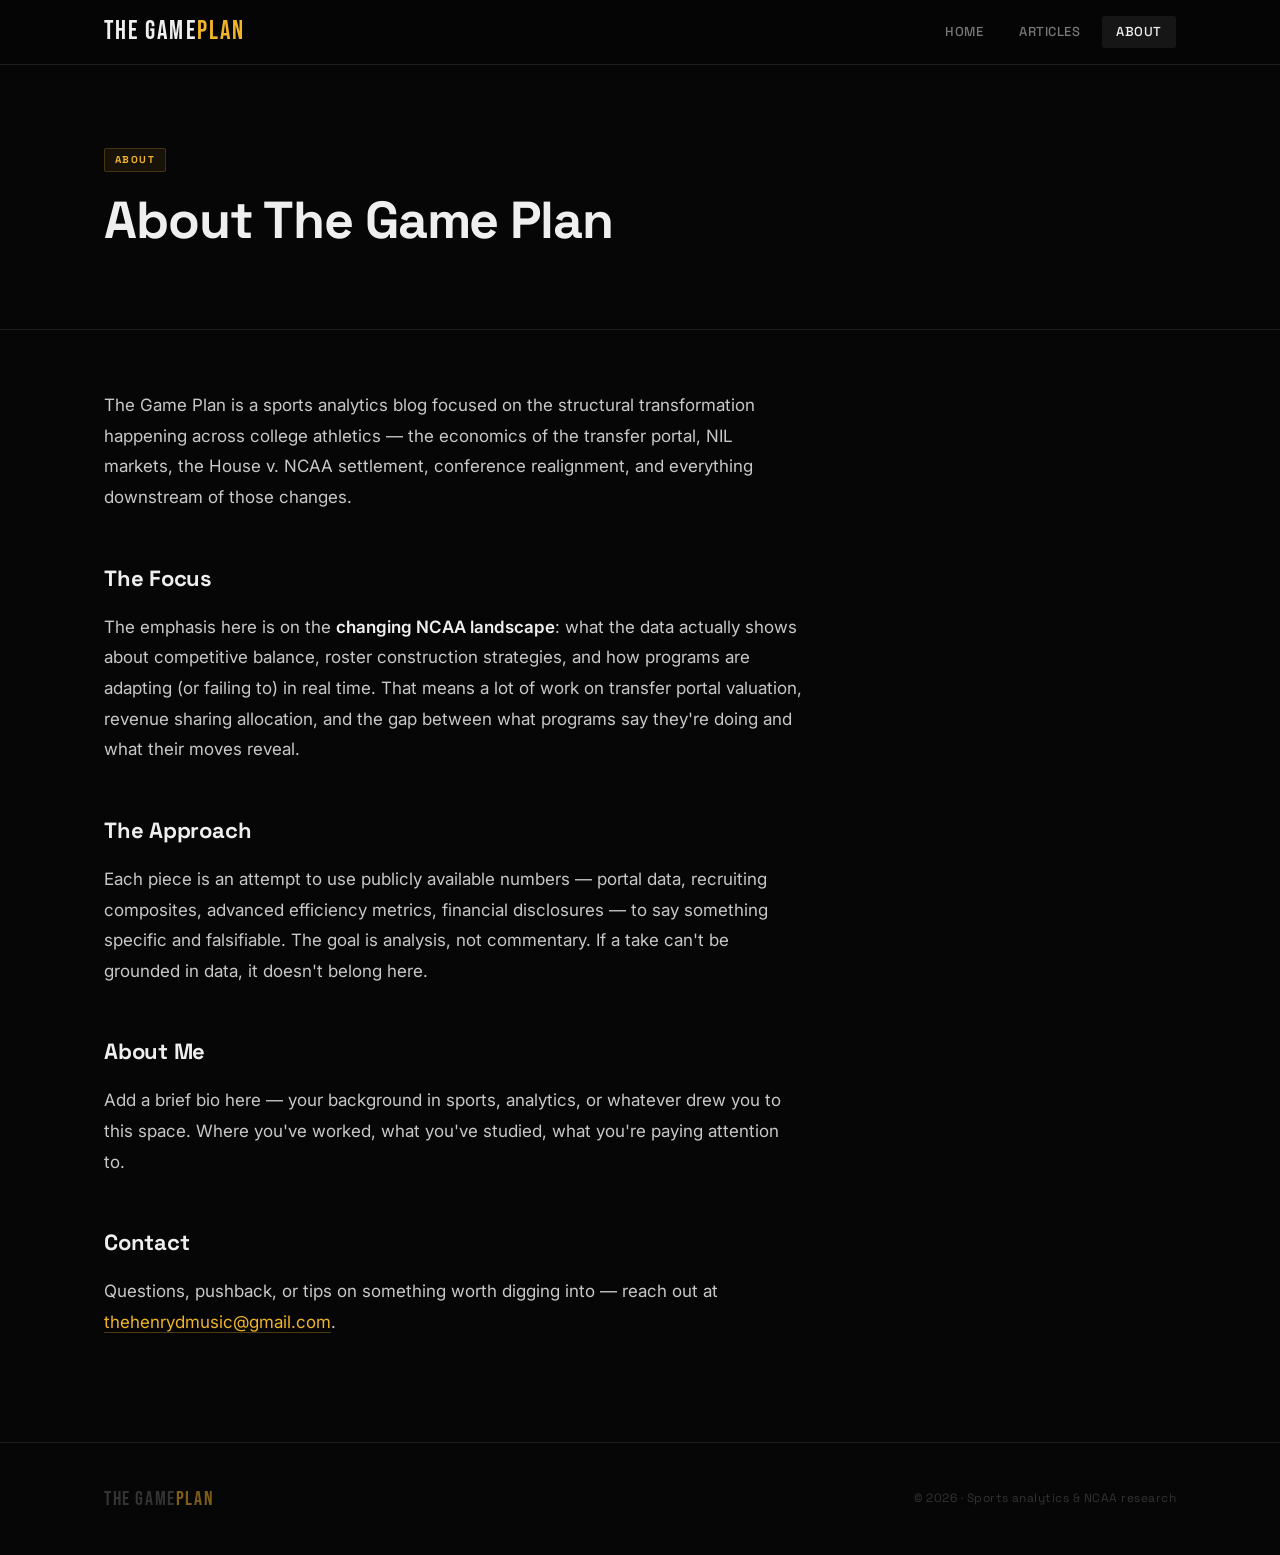
==== about.html @ 4138b4b8 "Add files via upload" ====
<!DOCTYPE html>
<html lang="en">
<head>
  <meta charset="UTF-8" />
  <meta name="viewport" content="width=device-width, initial-scale=1.0" />
  <title>About — The Game Plan</title>
  <meta name="description" content="About The Game Plan — sports analytics and NCAA research." />
  <link rel="stylesheet" href="assets/style.css" />
</head>
<body>

  <!-- ─── Header ──────────────────────────────────── -->
  <header>
    <div class="container">
      <div class="header-inner">
        <a href="index.html" class="logo">THE GAME<span>PLAN</span></a>
        <button class="menu-toggle" aria-label="Toggle menu">
          <span></span><span></span><span></span>
        </button>
        <nav>
          <a href="index.html">Home</a>
          <a href="articles.html">Articles</a>
          <a href="about.html" class="active">About</a>
        </nav>
      </div>
    </div>
  </header>

  <!-- ─── About Content ────────────────────────────── -->
  <section class="article-hero">
    <div class="container">
      <span class="card-tag">About</span>
      <h1 class="article-title">About The Game Plan</h1>
    </div>
  </section>

  <div class="container">
    <div class="article-body">

      <p>The Game Plan is a sports analytics blog focused on the structural transformation happening across college athletics — the economics of the transfer portal, NIL markets, the House v. NCAA settlement, conference realignment, and everything downstream of those changes.</p>

      <h2>The Focus</h2>

      <p>The emphasis here is on the <strong>changing NCAA landscape</strong>: what the data actually shows about competitive balance, roster construction strategies, and how programs are adapting (or failing to) in real time. That means a lot of work on transfer portal valuation, revenue sharing allocation, and the gap between what programs say they're doing and what their moves reveal.</p>

      <h2>The Approach</h2>

      <p>Each piece is an attempt to use publicly available numbers — portal data, recruiting composites, advanced efficiency metrics, financial disclosures — to say something specific and falsifiable. The goal is analysis, not commentary. If a take can't be grounded in data, it doesn't belong here.</p>

      <h2>About Me</h2>

      <!-- Replace this section with your own bio -->
      <p>Add a brief bio here — your background in sports, analytics, or whatever drew you to this space. Where you've worked, what you've studied, what you're paying attention to.</p>

      <h2>Contact</h2>

      <p>Questions, pushback, or tips on something worth digging into — reach out at <a href="mailto:thehenrydmusic@gmail.com">thehenrydmusic@gmail.com</a>.</p>

    </div>
  </div>

  <!-- ─── Footer ───────────────────────────────────── -->
  <footer>
    <div class="container">
      <div class="footer-inner">
        <span class="footer-logo">THE GAME<span>PLAN</span></span>
        <span class="footer-copy">© 2026 · Sports analytics &amp; NCAA research</span>
      </div>
    </div>
  </footer>

  <script src="assets/main.js"></script>
</body>
</html>
---- assets/style.css ----
@import url('https://fonts.googleapis.com/css2?family=Space+Grotesk:wght@400;500;600;700&family=Inter:wght@400;500&family=Bebas+Neue&display=swap');

:root {
  --bg:          #060606;
  --surface:     #101010;
  --surface-2:   #161616;
  --border:      #1e1e1e;
  --border-hover:#2e2e2e;
  --accent:      #f0b429;
  --accent-dim:  rgba(240, 180, 41, 0.08);
  --text:        #efefef;
  --text-muted:  #777;
  --text-dim:    #333;
  --max-w:       1120px;
  --radius:      3px;
}

*, *::before, *::after { box-sizing: border-box; margin: 0; padding: 0; }

html { scroll-behavior: smooth; }

body {
  background: var(--bg);
  color: var(--text);
  font-family: 'Inter', sans-serif;
  font-size: 16px;
  line-height: 1.6;
  -webkit-font-smoothing: antialiased;
}

a { color: inherit; text-decoration: none; }

img { display: block; max-width: 100%; }

/* ─── Layout ─────────────────────────────────────── */
.container {
  max-width: var(--max-w);
  margin: 0 auto;
  padding: 0 24px;
}

/* ─── Header ─────────────────────────────────────── */
header {
  position: sticky;
  top: 0;
  z-index: 100;
  background: rgba(6, 6, 6, 0.92);
  backdrop-filter: blur(12px);
  -webkit-backdrop-filter: blur(12px);
  border-bottom: 1px solid var(--border);
}

.header-inner {
  display: flex;
  align-items: center;
  justify-content: space-between;
  height: 64px;
}

.logo {
  font-family: 'Bebas Neue', sans-serif;
  font-size: 26px;
  letter-spacing: 0.08em;
  color: var(--text);
  transition: color 0.2s;
}

.logo span { color: var(--accent); }
.logo:hover { color: var(--accent); }

nav { display: flex; align-items: center; gap: 8px; }

nav a {
  font-family: 'Space Grotesk', sans-serif;
  font-size: 13px;
  font-weight: 500;
  letter-spacing: 0.04em;
  text-transform: uppercase;
  color: var(--text-muted);
  padding: 6px 14px;
  border-radius: var(--radius);
  transition: color 0.2s, background 0.2s;
}

nav a:hover, nav a.active {
  color: var(--text);
  background: var(--surface-2);
}

.nav-cta {
  color: var(--accent) !important;
  border: 1px solid rgba(240, 180, 41, 0.3);
}

.nav-cta:hover {
  background: var(--accent-dim) !important;
  border-color: var(--accent) !important;
}

/* mobile nav toggle */
.menu-toggle {
  display: none;
  flex-direction: column;
  gap: 5px;
  cursor: pointer;
  padding: 4px;
  background: none;
  border: none;
}
.menu-toggle span {
  display: block;
  width: 22px;
  height: 2px;
  background: var(--text-muted);
  border-radius: 2px;
  transition: 0.3s;
}

/* ─── Hero ───────────────────────────────────────── */
.hero {
  padding: 100px 0 80px;
  border-bottom: 1px solid var(--border);
  position: relative;
  overflow: hidden;
}

.hero::before {
  content: '';
  position: absolute;
  top: -120px;
  right: -120px;
  width: 600px;
  height: 600px;
  background: radial-gradient(circle, rgba(240,180,41,0.05) 0%, transparent 70%);
  pointer-events: none;
}

.hero-eyebrow {
  font-family: 'Space Grotesk', sans-serif;
  font-size: 11px;
  font-weight: 600;
  letter-spacing: 0.18em;
  text-transform: uppercase;
  color: var(--accent);
  margin-bottom: 20px;
}

.hero h1 {
  font-family: 'Bebas Neue', sans-serif;
  font-size: clamp(56px, 8vw, 112px);
  line-height: 0.95;
  letter-spacing: 0.02em;
  color: var(--text);
  max-width: 900px;
  margin-bottom: 28px;
}

.hero h1 em {
  font-style: normal;
  color: var(--accent);
}

.hero-sub {
  font-size: 18px;
  color: var(--text-muted);
  max-width: 540px;
  line-height: 1.6;
  margin-bottom: 40px;
}

.hero-actions { display: flex; gap: 12px; align-items: center; flex-wrap: wrap; }

.btn {
  display: inline-flex;
  align-items: center;
  gap: 8px;
  font-family: 'Space Grotesk', sans-serif;
  font-size: 13px;
  font-weight: 600;
  letter-spacing: 0.06em;
  text-transform: uppercase;
  padding: 12px 24px;
  border-radius: var(--radius);
  transition: all 0.2s;
  cursor: pointer;
  border: none;
}

.btn-primary {
  background: var(--accent);
  color: #060606;
}

.btn-primary:hover {
  background: #ffc84a;
  transform: translateY(-1px);
}

.btn-secondary {
  background: transparent;
  color: var(--text-muted);
  border: 1px solid var(--border-hover);
}

.btn-secondary:hover {
  color: var(--text);
  border-color: var(--text-dim);
}

/* ─── Section Headers ────────────────────────────── */
.section-header {
  display: flex;
  align-items: baseline;
  justify-content: space-between;
  margin-bottom: 32px;
  padding-bottom: 16px;
  border-bottom: 1px solid var(--border);
}

.section-title {
  font-family: 'Space Grotesk', sans-serif;
  font-size: 11px;
  font-weight: 700;
  letter-spacing: 0.18em;
  text-transform: uppercase;
  color: var(--text-muted);
}

.section-link {
  font-family: 'Space Grotesk', sans-serif;
  font-size: 12px;
  font-weight: 500;
  color: var(--accent);
  letter-spacing: 0.04em;
  transition: opacity 0.2s;
}

.section-link:hover { opacity: 0.75; }

/* ─── Article Grid ───────────────────────────────── */
.articles-section { padding: 72px 0; }

.articles-grid {
  display: grid;
  grid-template-columns: repeat(3, 1fr);
  gap: 1px;
  background: var(--border);
  border: 1px solid var(--border);
}

.article-card {
  background: var(--bg);
  padding: 28px;
  display: flex;
  flex-direction: column;
  gap: 12px;
  transition: background 0.2s;
  position: relative;
}

.article-card::after {
  content: '';
  position: absolute;
  bottom: 0;
  left: 28px;
  right: 28px;
  height: 2px;
  background: var(--accent);
  transform: scaleX(0);
  transform-origin: left;
  transition: transform 0.25s ease;
}

.article-card:hover { background: var(--surface); }
.article-card:hover::after { transform: scaleX(1); }

.article-card.featured {
  grid-column: span 2;
  padding: 40px;
}

.card-tag {
  display: inline-flex;
  align-items: center;
  font-family: 'Space Grotesk', sans-serif;
  font-size: 10px;
  font-weight: 700;
  letter-spacing: 0.14em;
  text-transform: uppercase;
  color: var(--accent);
  background: var(--accent-dim);
  border: 1px solid rgba(240, 180, 41, 0.2);
  padding: 3px 10px;
  border-radius: 2px;
  width: fit-content;
}

.card-title {
  font-family: 'Space Grotesk', sans-serif;
  font-size: 19px;
  font-weight: 700;
  line-height: 1.25;
  color: var(--text);
  transition: color 0.2s;
}

.article-card.featured .card-title { font-size: 26px; }

.article-card:hover .card-title { color: var(--accent); }

.card-excerpt {
  font-size: 14px;
  color: var(--text-muted);
  line-height: 1.6;
  flex: 1;
}

.card-meta {
  display: flex;
  align-items: center;
  gap: 12px;
  font-family: 'Space Grotesk', sans-serif;
  font-size: 11px;
  color: var(--text-dim);
  letter-spacing: 0.04em;
  margin-top: auto;
  padding-top: 8px;
  border-top: 1px solid var(--border);
}

.card-meta span + span::before {
  content: '·';
  margin-right: 12px;
}

/* ─── Topics / Tags ──────────────────────────────── */
.topics-section { padding: 0 0 72px; }

.topics-grid {
  display: flex;
  flex-wrap: wrap;
  gap: 8px;
}

.topic-pill {
  font-family: 'Space Grotesk', sans-serif;
  font-size: 12px;
  font-weight: 500;
  letter-spacing: 0.05em;
  padding: 8px 18px;
  border: 1px solid var(--border);
  border-radius: 100px;
  color: var(--text-muted);
  background: transparent;
  transition: all 0.2s;
  cursor: pointer;
}

.topic-pill:hover {
  color: var(--text);
  border-color: var(--text-dim);
  background: var(--surface);
}

/* ─── About Strip ────────────────────────────────── */
.about-section {
  padding: 72px 0;
  border-top: 1px solid var(--border);
}

.about-inner {
  display: grid;
  grid-template-columns: 1fr 2fr;
  gap: 64px;
  align-items: start;
}

.about-label {
  font-family: 'Bebas Neue', sans-serif;
  font-size: 48px;
  letter-spacing: 0.03em;
  color: var(--text);
  line-height: 1;
}

.about-label span { color: var(--accent); display: block; }

.about-body p {
  font-size: 16px;
  color: var(--text-muted);
  line-height: 1.75;
  margin-bottom: 16px;
}

.about-body p:last-child { margin-bottom: 0; }

/* ─── Footer ─────────────────────────────────────── */
footer {
  border-top: 1px solid var(--border);
  padding: 40px 0;
}

.footer-inner {
  display: flex;
  align-items: center;
  justify-content: space-between;
  flex-wrap: wrap;
  gap: 16px;
}

.footer-logo {
  font-family: 'Bebas Neue', sans-serif;
  font-size: 20px;
  letter-spacing: 0.08em;
  color: var(--text-dim);
}

.footer-logo span { color: var(--accent); opacity: 0.5; }

.footer-copy {
  font-size: 12px;
  color: var(--text-dim);
  font-family: 'Space Grotesk', sans-serif;
  letter-spacing: 0.04em;
}

/* ─── Article Page ───────────────────────────────── */
.article-hero {
  padding: 80px 0 60px;
  border-bottom: 1px solid var(--border);
}

.article-hero .card-tag { margin-bottom: 20px; }

.article-title {
  font-family: 'Space Grotesk', sans-serif;
  font-size: clamp(30px, 5vw, 52px);
  font-weight: 700;
  line-height: 1.1;
  letter-spacing: -0.02em;
  max-width: 780px;
  margin-bottom: 20px;
}

.article-meta {
  display: flex;
  align-items: center;
  gap: 16px;
  font-family: 'Space Grotesk', sans-serif;
  font-size: 13px;
  color: var(--text-muted);
  flex-wrap: wrap;
}

.article-meta .divider { color: var(--text-dim); }

.article-body {
  max-width: 700px;
  padding: 60px 0 80px;
}

.article-body h2 {
  font-family: 'Space Grotesk', sans-serif;
  font-size: 22px;
  font-weight: 700;
  color: var(--text);
  margin: 48px 0 16px;
  letter-spacing: -0.01em;
}

.article-body h3 {
  font-family: 'Space Grotesk', sans-serif;
  font-size: 18px;
  font-weight: 600;
  color: var(--text);
  margin: 36px 0 12px;
}

.article-body p {
  font-size: 17px;
  line-height: 1.8;
  color: #c8c8c8;
  margin-bottom: 24px;
}

.article-body strong { color: var(--text); font-weight: 600; }

.article-body a {
  color: var(--accent);
  border-bottom: 1px solid rgba(240,180,41,0.3);
  transition: border-color 0.2s;
}

.article-body a:hover { border-color: var(--accent); }

.article-body ul, .article-body ol {
  margin: 0 0 24px 24px;
  color: #c8c8c8;
  font-size: 17px;
  line-height: 1.8;
}

.article-body li { margin-bottom: 8px; }

.article-body blockquote {
  border-left: 3px solid var(--accent);
  margin: 32px 0;
  padding: 4px 0 4px 24px;
  font-size: 18px;
  color: var(--text);
  font-style: italic;
  line-height: 1.6;
}

.stat-callout {
  background: var(--surface);
  border: 1px solid var(--border);
  border-left: 3px solid var(--accent);
  padding: 24px 28px;
  margin: 32px 0;
  border-radius: var(--radius);
}

.stat-callout .stat-number {
  font-family: 'Bebas Neue', sans-serif;
  font-size: 52px;
  color: var(--accent);
  line-height: 1;
  margin-bottom: 6px;
}

.stat-callout .stat-label {
  font-family: 'Space Grotesk', sans-serif;
  font-size: 13px;
  color: var(--text-muted);
  letter-spacing: 0.04em;
}

.back-link {
  display: inline-flex;
  align-items: center;
  gap: 8px;
  font-family: 'Space Grotesk', sans-serif;
  font-size: 12px;
  font-weight: 600;
  letter-spacing: 0.08em;
  text-transform: uppercase;
  color: var(--text-muted);
  margin-bottom: 48px;
  transition: color 0.2s;
}

.back-link:hover { color: var(--accent); }
.back-link::before { content: '←'; font-size: 14px; }

/* ─── Responsive ─────────────────────────────────── */
@media (max-width: 900px) {
  .articles-grid { grid-template-columns: 1fr 1fr; }
  .article-card.featured { grid-column: span 2; }
  .about-inner { grid-template-columns: 1fr; gap: 32px; }
}

@media (max-width: 640px) {
  .articles-grid { grid-template-columns: 1fr; background: var(--bg); border: none; gap: 1px; }
  .article-card.featured { grid-column: span 1; padding: 28px; }
  .article-card.featured .card-title { font-size: 20px; }
  nav { display: none; flex-direction: column; position: absolute; top: 64px; left: 0; right: 0; background: var(--surface); border-bottom: 1px solid var(--border); padding: 16px; gap: 4px; }
  nav.open { display: flex; }
  nav a { padding: 10px 14px; }
  .menu-toggle { display: flex; }
  .hero { padding: 64px 0 52px; }
  .footer-inner { flex-direction: column; align-items: flex-start; }
  .articles-grid { border: 1px solid var(--border); }
}
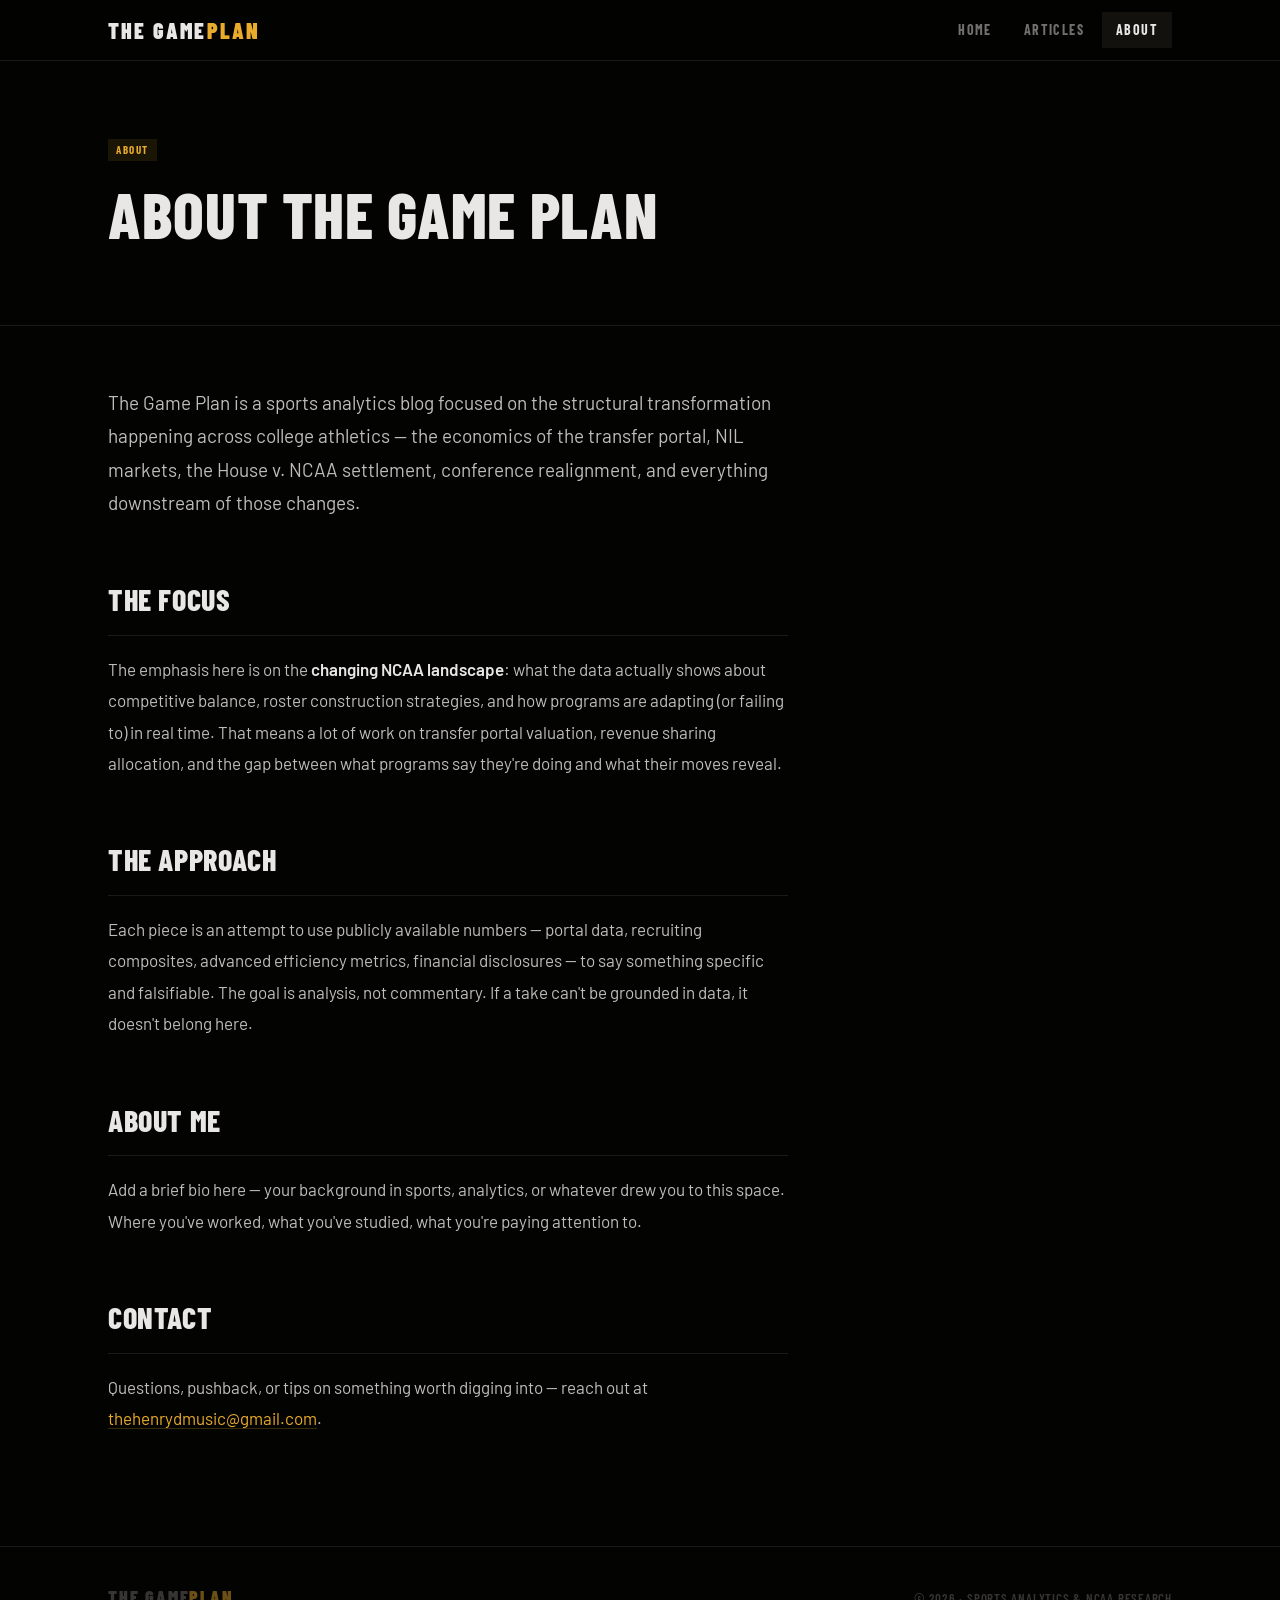
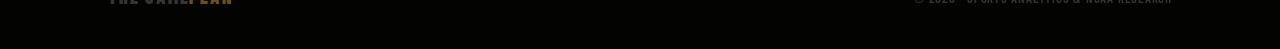
==== commit 2fb5fc9e: "Initial site: The Game Plan — NCAA sports analytics blog Includes homepage, articles archive, about " ====
--- a/about.html
+++ b/about.html
@@ -13,7 +13,7 @@
   <header>
     <div class="container">
       <div class="header-inner">
-        <a href="index.html" class="logo">THE GAME<span>PLAN</span></a>
+        <a href="index.html" class="logo">The Game<em>plan</em></a>
         <button class="menu-toggle" aria-label="Toggle menu">
           <span></span><span></span><span></span>
         </button>
@@ -63,7 +63,7 @@
   <footer>
     <div class="container">
       <div class="footer-inner">
-        <span class="footer-logo">THE GAME<span>PLAN</span></span>
+        <span class="footer-logo">The Game<em>plan</em></span>
         <span class="footer-copy">© 2026 · Sports analytics &amp; NCAA research</span>
       </div>
     </div>
--- a/assets/style.css
+++ b/assets/style.css
@@ -1,52 +1,72 @@
-@import url('https://fonts.googleapis.com/css2?family=Space+Grotesk:wght@400;500;600;700&family=Inter:wght@400;500&family=Bebas+Neue&display=swap');
-
+@import url('https://fonts.googleapis.com/css2?family=Barlow+Condensed:wght@600;700;800;900&family=Barlow:ital,wght@0,400;0,500;0,600;0,700;1,400;1,600&display=swap');
+
+/* ─── Design tokens ─────────────────────────────────────────── */
 :root {
-  --bg:          #060606;
-  --surface:     #101010;
-  --surface-2:   #161616;
-  --border:      #1e1e1e;
-  --border-hover:#2e2e2e;
-  --accent:      #f0b429;
-  --accent-dim:  rgba(240, 180, 41, 0.08);
-  --text:        #efefef;
-  --text-muted:  #777;
-  --text-dim:    #333;
-  --max-w:       1120px;
-  --radius:      3px;
-}
-
+  /* Backgrounds: very dark, warm-tinted toward amber (chroma 0.005) */
+  --bg:            oklch(9.5% 0.005 75);
+  --surface:       oklch(13%  0.006 75);
+  --surface-2:     oklch(18%  0.007 75);
+
+  /* Borders */
+  --border:        oklch(22%  0.006 75);
+  --border-hi:     oklch(32%  0.006 75);
+
+  /* Amber accent — OKLCH, perceptually uniform */
+  --accent:        oklch(78%  0.15  80);
+  --accent-lo:     oklch(78%  0.15  80 / 0.10);
+  --accent-line:   oklch(78%  0.15  80 / 0.22);
+
+  /* Text scale */
+  --text:          oklch(93%  0.004 75);
+  --text-body:     oklch(80%  0.004 75);
+  --text-muted:    oklch(55%  0.004 75);
+  --text-dim:      oklch(33%  0.004 75);
+
+  --max-w:  1120px;
+}
+
+/* ─── Reset ─────────────────────────────────────────────────── */
 *, *::before, *::after { box-sizing: border-box; margin: 0; padding: 0; }
-
-html { scroll-behavior: smooth; }
+html  { scroll-behavior: smooth; }
+img   { display: block; max-width: 100%; }
+a     { color: inherit; text-decoration: none; }
 
 body {
   background: var(--bg);
   color: var(--text);
-  font-family: 'Inter', sans-serif;
-  font-size: 16px;
-  line-height: 1.6;
+  font-family: 'Barlow', sans-serif;
+  font-size: 17px;
+  line-height: 1.65;
   -webkit-font-smoothing: antialiased;
 }
 
-a { color: inherit; text-decoration: none; }
-
-img { display: block; max-width: 100%; }
-
-/* ─── Layout ─────────────────────────────────────── */
+/* ─── Layout ─────────────────────────────────────────────────── */
 .container {
   max-width: var(--max-w);
   margin: 0 auto;
-  padding: 0 24px;
-}
-
-/* ─── Header ─────────────────────────────────────── */
+  padding: 0 28px;
+}
+
+/* ─── Reading Progress ──────────────────────────────────────── */
+#reading-progress {
+  position: fixed;
+  top: 0;
+  left: 0;
+  height: 2px;
+  width: 0%;
+  background: var(--accent);
+  z-index: 200;
+  transition: width 0.1s linear;
+}
+
+/* ─── Header ─────────────────────────────────────────────────── */
 header {
   position: sticky;
   top: 0;
   z-index: 100;
-  background: rgba(6, 6, 6, 0.92);
-  backdrop-filter: blur(12px);
-  -webkit-backdrop-filter: blur(12px);
+  background: oklch(9.5% 0.005 75 / 0.93);
+  backdrop-filter: blur(14px);
+  -webkit-backdrop-filter: blur(14px);
   border-bottom: 1px solid var(--border);
 }
 
@@ -54,50 +74,42 @@
   display: flex;
   align-items: center;
   justify-content: space-between;
-  height: 64px;
+  height: 60px;
 }
 
 .logo {
-  font-family: 'Bebas Neue', sans-serif;
-  font-size: 26px;
-  letter-spacing: 0.08em;
+  font-family: 'Barlow Condensed', sans-serif;
+  font-weight: 900;
+  font-size: 22px;
+  letter-spacing: 0.1em;
+  text-transform: uppercase;
   color: var(--text);
   transition: color 0.2s;
 }
-
-.logo span { color: var(--accent); }
+.logo em {
+  font-style: normal;
+  color: var(--accent);
+}
 .logo:hover { color: var(--accent); }
 
-nav { display: flex; align-items: center; gap: 8px; }
+nav { display: flex; align-items: center; gap: 4px; }
 
 nav a {
-  font-family: 'Space Grotesk', sans-serif;
-  font-size: 13px;
-  font-weight: 500;
-  letter-spacing: 0.04em;
+  font-family: 'Barlow Condensed', sans-serif;
+  font-size: 14px;
+  font-weight: 700;
+  letter-spacing: 0.1em;
   text-transform: uppercase;
   color: var(--text-muted);
   padding: 6px 14px;
-  border-radius: var(--radius);
   transition: color 0.2s, background 0.2s;
 }
-
 nav a:hover, nav a.active {
   color: var(--text);
   background: var(--surface-2);
 }
 
-.nav-cta {
-  color: var(--accent) !important;
-  border: 1px solid rgba(240, 180, 41, 0.3);
-}
-
-.nav-cta:hover {
-  background: var(--accent-dim) !important;
-  border-color: var(--accent) !important;
-}
-
-/* mobile nav toggle */
+/* Mobile nav toggle */
 .menu-toggle {
   display: none;
   flex-direction: column;
@@ -112,294 +124,307 @@
   width: 22px;
   height: 2px;
   background: var(--text-muted);
-  border-radius: 2px;
-  transition: 0.3s;
-}
-
-/* ─── Hero ───────────────────────────────────────── */
+  transition: 0.25s;
+}
+
+/* ─── Hero ───────────────────────────────────────────────────── */
 .hero {
-  padding: 100px 0 80px;
-  border-bottom: 1px solid var(--border);
-  position: relative;
+  padding: 96px 0 80px;
+  border-bottom: 1px solid var(--border);
   overflow: hidden;
 }
 
-.hero::before {
-  content: '';
-  position: absolute;
-  top: -120px;
-  right: -120px;
-  width: 600px;
-  height: 600px;
-  background: radial-gradient(circle, rgba(240,180,41,0.05) 0%, transparent 70%);
-  pointer-events: none;
-}
-
 .hero-eyebrow {
-  font-family: 'Space Grotesk', sans-serif;
-  font-size: 11px;
-  font-weight: 600;
-  letter-spacing: 0.18em;
-  text-transform: uppercase;
-  color: var(--accent);
-  margin-bottom: 20px;
-}
-
-.hero h1 {
-  font-family: 'Bebas Neue', sans-serif;
-  font-size: clamp(56px, 8vw, 112px);
-  line-height: 0.95;
-  letter-spacing: 0.02em;
-  color: var(--text);
+  font-family: 'Barlow Condensed', sans-serif;
+  font-size: 12px;
+  font-weight: 700;
+  letter-spacing: 0.2em;
+  text-transform: uppercase;
+  color: var(--accent);
+  margin-bottom: 28px;
+  opacity: 0;
+  animation: fadeUp 0.5s 0.05s ease-out forwards;
+}
+
+.hero-headline {
+  font-family: 'Barlow Condensed', sans-serif;
+  font-weight: 900;
+  font-size: clamp(68px, 12vw, 148px);
+  line-height: 0.92;
+  letter-spacing: 0.01em;
+  text-transform: uppercase;
+  color: var(--text);
+  margin-bottom: 40px;
+  opacity: 0;
+  animation: fadeUp 0.55s 0.12s ease-out forwards;
+}
+.hero-headline em {
+  font-style: normal;
+  color: var(--accent);
+}
+
+.hero-foot {
+  display: grid;
+  grid-template-columns: 1fr auto;
+  align-items: end;
+  gap: 48px;
   max-width: 900px;
-  margin-bottom: 28px;
-}
-
-.hero h1 em {
-  font-style: normal;
-  color: var(--accent);
+  opacity: 0;
+  animation: fadeUp 0.55s 0.22s ease-out forwards;
 }
 
 .hero-sub {
-  font-size: 18px;
-  color: var(--text-muted);
-  max-width: 540px;
-  line-height: 1.6;
-  margin-bottom: 40px;
-}
-
-.hero-actions { display: flex; gap: 12px; align-items: center; flex-wrap: wrap; }
-
+  font-size: 17px;
+  color: var(--text-muted);
+  max-width: 52ch;
+  line-height: 1.7;
+}
+
+.hero-actions {
+  display: flex;
+  gap: 10px;
+  flex-shrink: 0;
+  align-items: center;
+}
+
+/* ─── Buttons ─────────────────────────────────────────────────── */
 .btn {
   display: inline-flex;
   align-items: center;
   gap: 8px;
-  font-family: 'Space Grotesk', sans-serif;
+  font-family: 'Barlow Condensed', sans-serif;
+  font-size: 14px;
+  font-weight: 700;
+  letter-spacing: 0.1em;
+  text-transform: uppercase;
+  padding: 11px 22px;
+  cursor: pointer;
+  border: none;
+  transition: all 0.18s ease-out;
+  white-space: nowrap;
+}
+.btn-primary {
+  background: var(--accent);
+  color: oklch(9.5% 0.005 75);
+}
+.btn-primary:hover {
+  background: oklch(83% 0.14 80);
+  transform: translateY(-1px);
+}
+.btn-ghost {
+  background: transparent;
+  color: var(--text-muted);
+  border: 1px solid var(--border-hi);
+}
+.btn-ghost:hover {
+  color: var(--text);
+  border-color: var(--text-dim);
+}
+
+/* ─── Section label ──────────────────────────────────────────── */
+.section-header {
+  display: flex;
+  align-items: baseline;
+  justify-content: space-between;
+  padding-bottom: 14px;
+  margin-bottom: 0;
+  border-bottom: 1px solid var(--border);
+}
+.section-title {
+  font-family: 'Barlow Condensed', sans-serif;
+  font-size: 12px;
+  font-weight: 700;
+  letter-spacing: 0.18em;
+  text-transform: uppercase;
+  color: var(--text-dim);
+}
+.section-link {
+  font-family: 'Barlow Condensed', sans-serif;
+  font-size: 13px;
+  font-weight: 600;
+  letter-spacing: 0.08em;
+  text-transform: uppercase;
+  color: var(--accent);
+  transition: opacity 0.2s;
+}
+.section-link:hover { opacity: 0.7; }
+
+/* ─── Tag label ──────────────────────────────────────────────── */
+.card-tag {
+  display: inline-block;
+  font-family: 'Barlow Condensed', sans-serif;
+  font-size: 11px;
+  font-weight: 700;
+  letter-spacing: 0.14em;
+  text-transform: uppercase;
+  color: var(--accent);
+  background: var(--accent-lo);
+  padding: 2px 8px;
+  width: fit-content;
+}
+
+/* ─── Articles section ───────────────────────────────────────── */
+.articles-section { padding: 72px 0; }
+
+/* Lead article: full-width editorial feature */
+.article-lead {
+  border-bottom: 1px solid var(--border);
+  padding: 40px 0 40px;
+  display: grid;
+  grid-template-columns: 1fr 320px;
+  gap: 56px;
+  align-items: start;
+  opacity: 0;
+  animation: fadeUp 0.5s 0.08s ease-out forwards;
+}
+
+.article-lead-main { display: flex; flex-direction: column; gap: 16px; }
+
+.lead-title {
+  font-family: 'Barlow Condensed', sans-serif;
+  font-weight: 800;
+  font-size: clamp(28px, 3.5vw, 42px);
+  line-height: 1.05;
+  letter-spacing: 0.01em;
+  color: var(--text);
+  transition: color 0.2s;
+}
+.article-lead:hover .lead-title { color: var(--accent); }
+
+.lead-excerpt {
+  font-size: 16px;
+  color: var(--text-muted);
+  line-height: 1.7;
+  max-width: 58ch;
+}
+
+.article-lead-side {
+  padding-top: 4px;
+  display: flex;
+  flex-direction: column;
+  justify-content: space-between;
+  height: 100%;
+  gap: 24px;
+}
+
+/* Article list: secondary stories beneath the lead */
+.article-list {
+  display: grid;
+  grid-template-columns: 1fr 1fr;
+  border-top: none;
+}
+.article-list-item {
+  padding: 28px 0;
+  border-bottom: 1px solid var(--border);
+  display: flex;
+  flex-direction: column;
+  gap: 10px;
+  opacity: 0;
+  animation: fadeUp 0.5s ease-out forwards;
+}
+.article-list-item:nth-child(odd)  { padding-right: 32px; border-right: 1px solid var(--border); }
+.article-list-item:nth-child(even) { padding-left: 32px; }
+.article-list-item:nth-child(1) { animation-delay: 0.14s; }
+.article-list-item:nth-child(2) { animation-delay: 0.20s; }
+.article-list-item:nth-child(3) { animation-delay: 0.26s; }
+.article-list-item:nth-child(4) { animation-delay: 0.32s; }
+
+.article-list-title {
+  font-family: 'Barlow Condensed', sans-serif;
+  font-weight: 700;
+  font-size: 22px;
+  line-height: 1.15;
+  letter-spacing: 0.01em;
+  color: var(--text);
+  transition: color 0.2s;
+}
+.article-list-item:hover .article-list-title { color: var(--accent); }
+
+.article-list-excerpt {
+  font-size: 14px;
+  color: var(--text-muted);
+  line-height: 1.6;
+}
+
+/* Meta line shared by lead and list */
+.card-meta {
+  display: flex;
+  align-items: center;
+  gap: 0;
+  font-family: 'Barlow Condensed', sans-serif;
   font-size: 13px;
   font-weight: 600;
   letter-spacing: 0.06em;
   text-transform: uppercase;
-  padding: 12px 24px;
-  border-radius: var(--radius);
-  transition: all 0.2s;
-  cursor: pointer;
-  border: none;
-}
-
-.btn-primary {
-  background: var(--accent);
-  color: #060606;
-}
-
-.btn-primary:hover {
-  background: #ffc84a;
-  transform: translateY(-1px);
-}
-
-.btn-secondary {
-  background: transparent;
-  color: var(--text-muted);
-  border: 1px solid var(--border-hover);
-}
-
-.btn-secondary:hover {
-  color: var(--text);
-  border-color: var(--text-dim);
-}
-
-/* ─── Section Headers ────────────────────────────── */
-.section-header {
-  display: flex;
-  align-items: baseline;
-  justify-content: space-between;
-  margin-bottom: 32px;
-  padding-bottom: 16px;
-  border-bottom: 1px solid var(--border);
-}
-
-.section-title {
-  font-family: 'Space Grotesk', sans-serif;
-  font-size: 11px;
-  font-weight: 700;
-  letter-spacing: 0.18em;
-  text-transform: uppercase;
-  color: var(--text-muted);
-}
-
-.section-link {
-  font-family: 'Space Grotesk', sans-serif;
-  font-size: 12px;
-  font-weight: 500;
-  color: var(--accent);
-  letter-spacing: 0.04em;
-  transition: opacity 0.2s;
-}
-
-.section-link:hover { opacity: 0.75; }
-
-/* ─── Article Grid ───────────────────────────────── */
-.articles-section { padding: 72px 0; }
-
-.articles-grid {
-  display: grid;
-  grid-template-columns: repeat(3, 1fr);
-  gap: 1px;
-  background: var(--border);
-  border: 1px solid var(--border);
-}
-
-.article-card {
-  background: var(--bg);
-  padding: 28px;
-  display: flex;
-  flex-direction: column;
-  gap: 12px;
-  transition: background 0.2s;
-  position: relative;
-}
-
-.article-card::after {
-  content: '';
-  position: absolute;
-  bottom: 0;
-  left: 28px;
-  right: 28px;
-  height: 2px;
-  background: var(--accent);
-  transform: scaleX(0);
-  transform-origin: left;
-  transition: transform 0.25s ease;
-}
-
-.article-card:hover { background: var(--surface); }
-.article-card:hover::after { transform: scaleX(1); }
-
-.article-card.featured {
-  grid-column: span 2;
-  padding: 40px;
-}
-
-.card-tag {
-  display: inline-flex;
-  align-items: center;
-  font-family: 'Space Grotesk', sans-serif;
-  font-size: 10px;
-  font-weight: 700;
-  letter-spacing: 0.14em;
-  text-transform: uppercase;
-  color: var(--accent);
-  background: var(--accent-dim);
-  border: 1px solid rgba(240, 180, 41, 0.2);
-  padding: 3px 10px;
-  border-radius: 2px;
-  width: fit-content;
-}
-
-.card-title {
-  font-family: 'Space Grotesk', sans-serif;
-  font-size: 19px;
-  font-weight: 700;
-  line-height: 1.25;
-  color: var(--text);
-  transition: color 0.2s;
-}
-
-.article-card.featured .card-title { font-size: 26px; }
-
-.article-card:hover .card-title { color: var(--accent); }
-
-.card-excerpt {
-  font-size: 14px;
-  color: var(--text-muted);
-  line-height: 1.6;
-  flex: 1;
-}
-
-.card-meta {
-  display: flex;
-  align-items: center;
-  gap: 12px;
-  font-family: 'Space Grotesk', sans-serif;
-  font-size: 11px;
   color: var(--text-dim);
-  letter-spacing: 0.04em;
-  margin-top: auto;
-  padding-top: 8px;
-  border-top: 1px solid var(--border);
-}
-
+}
 .card-meta span + span::before {
   content: '·';
-  margin-right: 12px;
-}
-
-/* ─── Topics / Tags ──────────────────────────────── */
+  margin: 0 10px;
+}
+
+/* ─── Topics ─────────────────────────────────────────────────── */
 .topics-section { padding: 0 0 72px; }
-
-.topics-grid {
-  display: flex;
-  flex-wrap: wrap;
-  gap: 8px;
-}
+.topics-grid { display: flex; flex-wrap: wrap; gap: 8px; padding-top: 28px; }
 
 .topic-pill {
-  font-family: 'Space Grotesk', sans-serif;
-  font-size: 12px;
-  font-weight: 500;
-  letter-spacing: 0.05em;
-  padding: 8px 18px;
+  font-family: 'Barlow Condensed', sans-serif;
+  font-size: 13px;
+  font-weight: 700;
+  letter-spacing: 0.1em;
+  text-transform: uppercase;
+  padding: 7px 18px;
   border: 1px solid var(--border);
-  border-radius: 100px;
   color: var(--text-muted);
   background: transparent;
-  transition: all 0.2s;
+  transition: color 0.18s, border-color 0.18s, background 0.18s;
   cursor: pointer;
 }
-
 .topic-pill:hover {
   color: var(--text);
-  border-color: var(--text-dim);
+  border-color: var(--border-hi);
   background: var(--surface);
 }
 
-/* ─── About Strip ────────────────────────────────── */
+/* ─── About strip ─────────────────────────────────────────────── */
 .about-section {
-  padding: 72px 0;
+  padding: 80px 0;
   border-top: 1px solid var(--border);
 }
-
 .about-inner {
   display: grid;
-  grid-template-columns: 1fr 2fr;
-  gap: 64px;
+  grid-template-columns: 280px 1fr;
+  gap: 72px;
   align-items: start;
 }
-
 .about-label {
-  font-family: 'Bebas Neue', sans-serif;
-  font-size: 48px;
-  letter-spacing: 0.03em;
-  color: var(--text);
-  line-height: 1;
-}
-
-.about-label span { color: var(--accent); display: block; }
-
+  font-family: 'Barlow Condensed', sans-serif;
+  font-weight: 900;
+  font-size: 56px;
+  line-height: 0.9;
+  letter-spacing: 0.02em;
+  text-transform: uppercase;
+  color: var(--text);
+}
+.about-label em {
+  font-style: normal;
+  color: var(--accent);
+  display: block;
+}
 .about-body p {
   font-size: 16px;
   color: var(--text-muted);
-  line-height: 1.75;
-  margin-bottom: 16px;
-}
-
+  line-height: 1.8;
+  margin-bottom: 18px;
+  max-width: 60ch;
+}
 .about-body p:last-child { margin-bottom: 0; }
 
-/* ─── Footer ─────────────────────────────────────── */
+/* ─── Footer ─────────────────────────────────────────────────── */
 footer {
   border-top: 1px solid var(--border);
-  padding: 40px 0;
-}
-
+  padding: 36px 0;
+}
 .footer-inner {
   display: flex;
   align-items: center;
@@ -407,168 +432,244 @@
   flex-wrap: wrap;
   gap: 16px;
 }
-
 .footer-logo {
-  font-family: 'Bebas Neue', sans-serif;
-  font-size: 20px;
+  font-family: 'Barlow Condensed', sans-serif;
+  font-weight: 900;
+  font-size: 18px;
+  letter-spacing: 0.1em;
+  text-transform: uppercase;
+  color: var(--text-dim);
+}
+.footer-logo em { font-style: normal; color: var(--accent); opacity: 0.45; }
+
+.footer-copy {
+  font-family: 'Barlow Condensed', sans-serif;
+  font-size: 13px;
+  font-weight: 600;
+  letter-spacing: 0.06em;
+  text-transform: uppercase;
+  color: var(--text-dim);
+}
+
+/* ─── Article page ─────────────────────────────────────────────── */
+.article-hero {
+  padding: 72px 0 56px;
+  border-bottom: 1px solid var(--border);
+}
+.article-hero .card-tag { margin-bottom: 22px; }
+
+.article-title {
+  font-family: 'Barlow Condensed', sans-serif;
+  font-weight: 800;
+  font-size: clamp(36px, 5.5vw, 64px);
+  line-height: 0.97;
+  letter-spacing: 0.01em;
+  text-transform: uppercase;
+  max-width: 820px;
+  margin-bottom: 24px;
+}
+
+.article-meta {
+  display: flex;
+  align-items: center;
+  font-family: 'Barlow Condensed', sans-serif;
+  font-size: 14px;
+  font-weight: 600;
   letter-spacing: 0.08em;
-  color: var(--text-dim);
-}
-
-.footer-logo span { color: var(--accent); opacity: 0.5; }
-
-.footer-copy {
-  font-size: 12px;
-  color: var(--text-dim);
-  font-family: 'Space Grotesk', sans-serif;
-  letter-spacing: 0.04em;
-}
-
-/* ─── Article Page ───────────────────────────────── */
-.article-hero {
-  padding: 80px 0 60px;
-  border-bottom: 1px solid var(--border);
-}
-
-.article-hero .card-tag { margin-bottom: 20px; }
-
-.article-title {
-  font-family: 'Space Grotesk', sans-serif;
-  font-size: clamp(30px, 5vw, 52px);
-  font-weight: 700;
-  line-height: 1.1;
-  letter-spacing: -0.02em;
-  max-width: 780px;
-  margin-bottom: 20px;
-}
-
-.article-meta {
-  display: flex;
-  align-items: center;
-  gap: 16px;
-  font-family: 'Space Grotesk', sans-serif;
-  font-size: 13px;
+  text-transform: uppercase;
   color: var(--text-muted);
   flex-wrap: wrap;
 }
-
-.article-meta .divider { color: var(--text-dim); }
-
+.article-meta .divider { margin: 0 12px; color: var(--text-dim); }
+
+/* Article body: reading-optimized */
 .article-body {
-  max-width: 700px;
-  padding: 60px 0 80px;
-}
-
-.article-body h2 {
-  font-family: 'Space Grotesk', sans-serif;
-  font-size: 22px;
-  font-weight: 700;
-  color: var(--text);
-  margin: 48px 0 16px;
-  letter-spacing: -0.01em;
-}
-
-.article-body h3 {
-  font-family: 'Space Grotesk', sans-serif;
-  font-size: 18px;
-  font-weight: 600;
-  color: var(--text);
-  margin: 36px 0 12px;
+  max-width: 68ch;
+  padding: 60px 0 88px;
+}
+
+.article-body > p:first-child {
+  font-size: 19px;
+  color: var(--text-body);
+  line-height: 1.75;
+  margin-bottom: 28px;
 }
 
 .article-body p {
   font-size: 17px;
-  line-height: 1.8;
-  color: #c8c8c8;
+  line-height: 1.85;
+  color: var(--text-body);
   margin-bottom: 24px;
 }
 
-.article-body strong { color: var(--text); font-weight: 600; }
+.article-body h2 {
+  font-family: 'Barlow Condensed', sans-serif;
+  font-weight: 800;
+  font-size: 30px;
+  letter-spacing: 0.02em;
+  text-transform: uppercase;
+  color: var(--text);
+  margin: 56px 0 18px;
+  padding-bottom: 10px;
+  border-bottom: 1px solid var(--border);
+}
+
+.article-body h3 {
+  font-family: 'Barlow Condensed', sans-serif;
+  font-weight: 700;
+  font-size: 22px;
+  letter-spacing: 0.03em;
+  text-transform: uppercase;
+  color: var(--text);
+  margin: 40px 0 12px;
+}
+
+.article-body strong {
+  font-weight: 600;
+  color: var(--text);
+}
 
 .article-body a {
   color: var(--accent);
-  border-bottom: 1px solid rgba(240,180,41,0.3);
-  transition: border-color 0.2s;
-}
-
+  border-bottom: 1px solid var(--accent-line);
+  transition: border-color 0.18s;
+}
 .article-body a:hover { border-color: var(--accent); }
 
-.article-body ul, .article-body ol {
-  margin: 0 0 24px 24px;
-  color: #c8c8c8;
+.article-body ul,
+.article-body ol {
+  margin: 0 0 26px 0;
+  padding-left: 0;
+  list-style: none;
+  color: var(--text-body);
   font-size: 17px;
   line-height: 1.8;
 }
-
-.article-body li { margin-bottom: 8px; }
-
+.article-body ul li,
+.article-body ol li {
+  padding-left: 22px;
+  position: relative;
+  margin-bottom: 10px;
+}
+.article-body ul li::before {
+  content: '—';
+  position: absolute;
+  left: 0;
+  color: var(--text-dim);
+}
+.article-body ol { counter-reset: ol-counter; }
+.article-body ol li { counter-increment: ol-counter; }
+.article-body ol li::before {
+  content: counter(ol-counter, decimal-leading-zero);
+  position: absolute;
+  left: 0;
+  color: var(--accent);
+  font-family: 'Barlow Condensed', sans-serif;
+  font-weight: 700;
+  font-size: 13px;
+  letter-spacing: 0.04em;
+  top: 3px;
+}
+
+/* Blockquote: top/bottom rules, no side stripe */
 .article-body blockquote {
-  border-left: 3px solid var(--accent);
-  margin: 32px 0;
-  padding: 4px 0 4px 24px;
-  font-size: 18px;
-  color: var(--text);
+  margin: 40px 0;
+  padding: 28px 0;
+  border-top: 1px solid var(--border);
+  border-bottom: 1px solid var(--border);
+}
+.article-body blockquote p {
+  font-size: 20px;
   font-style: italic;
+  color: var(--text);
+  line-height: 1.55;
+  margin: 0;
+}
+
+/* Stat callout: full border box, no side stripe */
+.stat-callout {
+  margin: 40px 0;
+  padding: 32px;
+  background: var(--accent-lo);
+  border: 1px solid var(--accent-line);
+}
+.stat-callout .stat-number {
+  font-family: 'Barlow Condensed', sans-serif;
+  font-weight: 900;
+  font-size: 64px;
+  color: var(--accent);
+  line-height: 1;
+  letter-spacing: 0.01em;
+  margin-bottom: 8px;
+}
+.stat-callout .stat-label {
+  font-size: 15px;
+  color: var(--text-muted);
   line-height: 1.6;
-}
-
-.stat-callout {
-  background: var(--surface);
-  border: 1px solid var(--border);
-  border-left: 3px solid var(--accent);
-  padding: 24px 28px;
-  margin: 32px 0;
-  border-radius: var(--radius);
-}
-
-.stat-callout .stat-number {
-  font-family: 'Bebas Neue', sans-serif;
-  font-size: 52px;
-  color: var(--accent);
-  line-height: 1;
-  margin-bottom: 6px;
-}
-
-.stat-callout .stat-label {
-  font-family: 'Space Grotesk', sans-serif;
-  font-size: 13px;
-  color: var(--text-muted);
-  letter-spacing: 0.04em;
-}
-
+  max-width: 52ch;
+}
+
+/* Back link */
 .back-link {
   display: inline-flex;
   align-items: center;
-  gap: 8px;
-  font-family: 'Space Grotesk', sans-serif;
-  font-size: 12px;
-  font-weight: 600;
-  letter-spacing: 0.08em;
-  text-transform: uppercase;
-  color: var(--text-muted);
-  margin-bottom: 48px;
-  transition: color 0.2s;
-}
-
+  gap: 10px;
+  font-family: 'Barlow Condensed', sans-serif;
+  font-size: 13px;
+  font-weight: 700;
+  letter-spacing: 0.12em;
+  text-transform: uppercase;
+  color: var(--text-muted);
+  margin-bottom: 40px;
+  transition: color 0.18s;
+}
+.back-link::before { content: '←'; font-size: 14px; }
 .back-link:hover { color: var(--accent); }
-.back-link::before { content: '←'; font-size: 14px; }
-
-/* ─── Responsive ─────────────────────────────────── */
-@media (max-width: 900px) {
-  .articles-grid { grid-template-columns: 1fr 1fr; }
-  .article-card.featured { grid-column: span 2; }
-  .about-inner { grid-template-columns: 1fr; gap: 32px; }
+
+/* ─── Animations ─────────────────────────────────────────────── */
+@keyframes fadeUp {
+  from { opacity: 0; transform: translateY(14px); }
+  to   { opacity: 1; transform: translateY(0); }
+}
+
+@media (prefers-reduced-motion: reduce) {
+  *, *::before, *::after {
+    animation-duration: 0.01ms !important;
+    transition-duration: 0.01ms !important;
+  }
+}
+
+/* ─── Responsive ─────────────────────────────────────────────── */
+@media (max-width: 860px) {
+  .article-lead { grid-template-columns: 1fr; gap: 20px; }
+  .article-lead-side { flex-direction: row; align-items: center; }
+  .about-inner { grid-template-columns: 1fr; gap: 36px; }
+  .hero-foot { grid-template-columns: 1fr; gap: 28px; }
 }
 
 @media (max-width: 640px) {
-  .articles-grid { grid-template-columns: 1fr; background: var(--bg); border: none; gap: 1px; }
-  .article-card.featured { grid-column: span 1; padding: 28px; }
-  .article-card.featured .card-title { font-size: 20px; }
-  nav { display: none; flex-direction: column; position: absolute; top: 64px; left: 0; right: 0; background: var(--surface); border-bottom: 1px solid var(--border); padding: 16px; gap: 4px; }
+  .hero { padding: 64px 0 56px; }
+  .hero-headline { font-size: clamp(60px, 14vw, 96px); }
+  .hero-actions { flex-direction: column; align-items: flex-start; }
+
+  nav {
+    display: none;
+    flex-direction: column;
+    position: absolute;
+    top: 60px; left: 0; right: 0;
+    background: var(--surface);
+    border-bottom: 1px solid var(--border);
+    padding: 12px 16px;
+    gap: 2px;
+  }
   nav.open { display: flex; }
-  nav a { padding: 10px 14px; }
+  nav a { padding: 10px 14px; width: 100%; }
   .menu-toggle { display: flex; }
-  .hero { padding: 64px 0 52px; }
+
+  .article-list { grid-template-columns: 1fr; }
+  .article-list-item:nth-child(odd)  { padding-right: 0; border-right: none; }
+  .article-list-item:nth-child(even) { padding-left: 0; }
+
   .footer-inner { flex-direction: column; align-items: flex-start; }
-  .articles-grid { border: 1px solid var(--border); }
-}
+  .article-body { max-width: 100%; }
+}
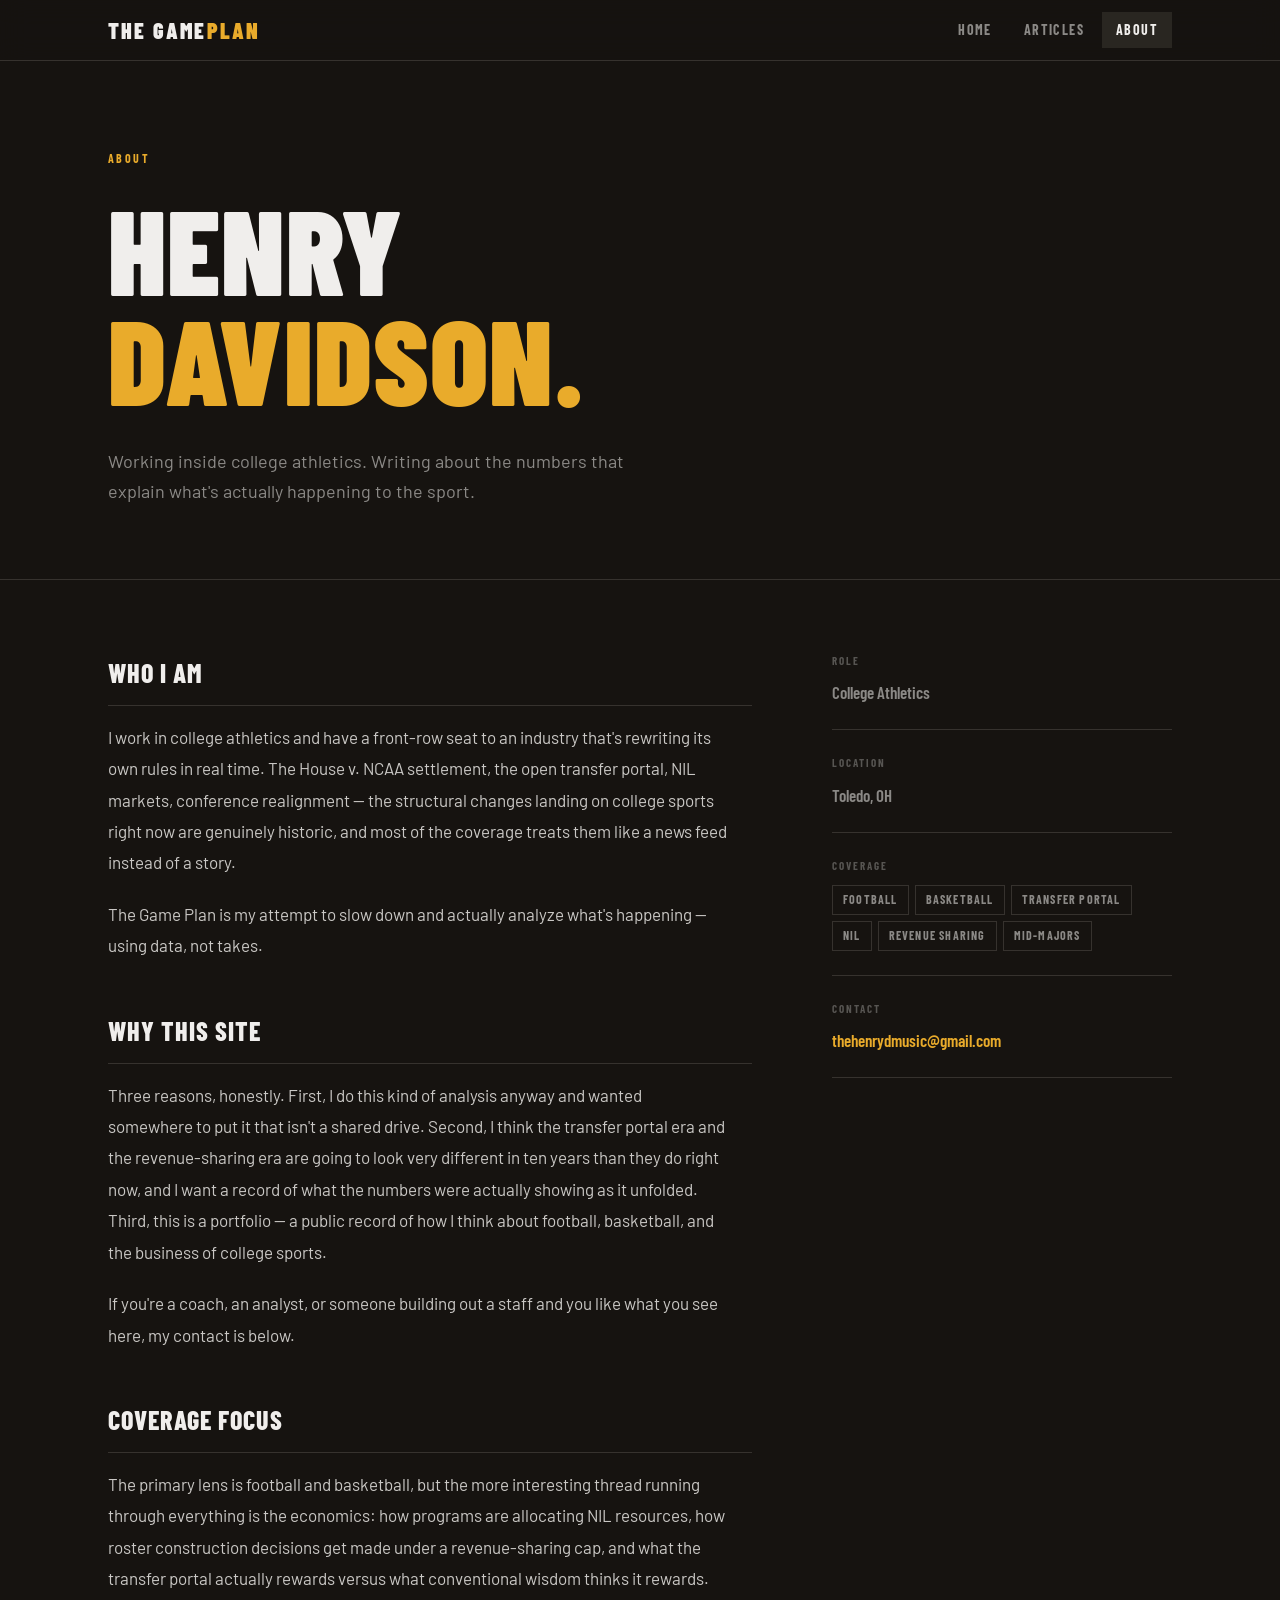
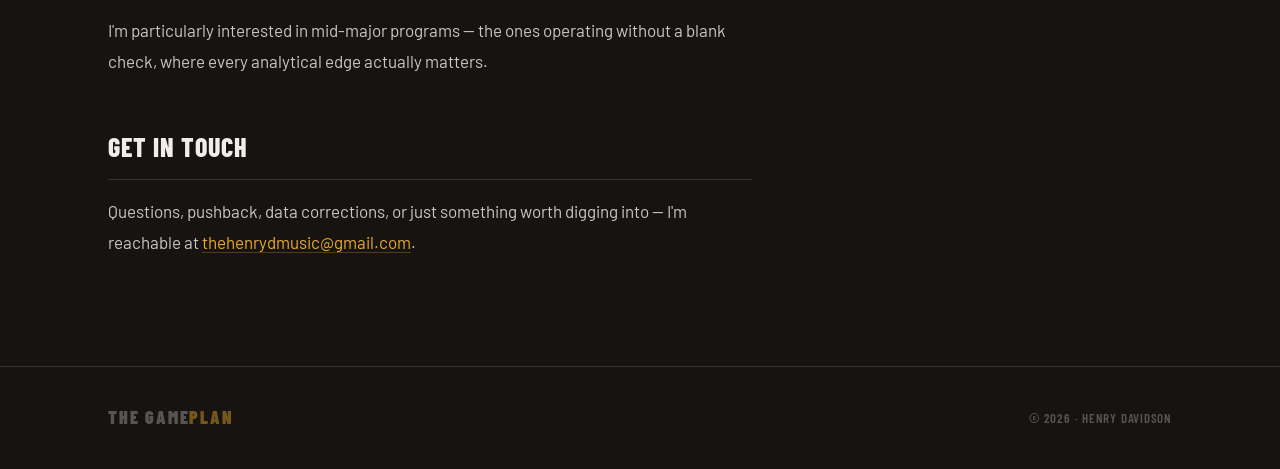
==== commit 1e4d9e7f: "Add personal about page for Henry Davidson" ====
--- a/about.html
+++ b/about.html
@@ -4,8 +4,125 @@
   <meta charset="UTF-8" />
   <meta name="viewport" content="width=device-width, initial-scale=1.0" />
   <title>About — The Game Plan</title>
-  <meta name="description" content="About The Game Plan — sports analytics and NCAA research." />
+  <meta name="description" content="Henry Davidson — sports analyst inside college athletics, writing about the NCAA's transformation through data." />
   <link rel="stylesheet" href="assets/style.css" />
+  <style>
+    /* About-page specific styles */
+    .about-page-hero {
+      padding: 88px 0 72px;
+      border-bottom: 1px solid var(--border);
+    }
+    .about-page-hero .eyebrow {
+      font-family: 'Barlow Condensed', sans-serif;
+      font-size: 12px;
+      font-weight: 700;
+      letter-spacing: 0.2em;
+      text-transform: uppercase;
+      color: var(--accent);
+      margin-bottom: 24px;
+    }
+    .about-name {
+      font-family: 'Barlow Condensed', sans-serif;
+      font-weight: 900;
+      font-size: clamp(56px, 10vw, 120px);
+      line-height: 0.92;
+      letter-spacing: 0.01em;
+      text-transform: uppercase;
+      color: var(--text);
+      margin-bottom: 32px;
+    }
+    .about-name em {
+      font-style: normal;
+      color: var(--accent);
+      display: block;
+    }
+    .about-tagline {
+      font-size: 18px;
+      color: var(--text-muted);
+      max-width: 54ch;
+      line-height: 1.7;
+    }
+
+    .about-content {
+      display: grid;
+      grid-template-columns: 1fr 340px;
+      gap: 80px;
+      align-items: start;
+      padding: 72px 0 88px;
+    }
+
+    .about-prose h2 {
+      font-family: 'Barlow Condensed', sans-serif;
+      font-weight: 800;
+      font-size: 26px;
+      letter-spacing: 0.04em;
+      text-transform: uppercase;
+      color: var(--text);
+      margin: 48px 0 16px;
+      padding-bottom: 10px;
+      border-bottom: 1px solid var(--border);
+    }
+    .about-prose h2:first-child { margin-top: 0; }
+
+    .about-prose p {
+      font-size: 17px;
+      color: var(--text-body);
+      line-height: 1.85;
+      margin-bottom: 20px;
+      max-width: 62ch;
+    }
+
+    /* Sidebar */
+    .about-sidebar {
+      display: flex;
+      flex-direction: column;
+      gap: 0;
+      position: sticky;
+      top: 88px;
+    }
+    .sidebar-block {
+      padding: 24px 0;
+      border-bottom: 1px solid var(--border);
+    }
+    .sidebar-block:first-child { padding-top: 0; }
+    .sidebar-label {
+      font-family: 'Barlow Condensed', sans-serif;
+      font-size: 11px;
+      font-weight: 700;
+      letter-spacing: 0.18em;
+      text-transform: uppercase;
+      color: var(--text-dim);
+      margin-bottom: 10px;
+    }
+    .sidebar-value {
+      font-family: 'Barlow Condensed', sans-serif;
+      font-size: 17px;
+      font-weight: 600;
+      color: var(--text-muted);
+      line-height: 1.5;
+    }
+    .sidebar-tags {
+      display: flex;
+      flex-wrap: wrap;
+      gap: 6px;
+      margin-top: 4px;
+    }
+    .sidebar-tag {
+      font-family: 'Barlow Condensed', sans-serif;
+      font-size: 12px;
+      font-weight: 700;
+      letter-spacing: 0.1em;
+      text-transform: uppercase;
+      color: var(--text-muted);
+      border: 1px solid var(--border);
+      padding: 4px 10px;
+    }
+
+    @media (max-width: 800px) {
+      .about-content { grid-template-columns: 1fr; gap: 48px; }
+      .about-sidebar { position: static; }
+    }
+  </style>
 </head>
 <body>
 
@@ -26,35 +143,67 @@
     </div>
   </header>
 
-  <!-- ─── About Content ────────────────────────────── -->
-  <section class="article-hero">
+  <!-- ─── Hero ─────────────────────────────────────── -->
+  <section class="about-page-hero">
     <div class="container">
-      <span class="card-tag">About</span>
-      <h1 class="article-title">About The Game Plan</h1>
+      <p class="eyebrow">About</p>
+      <h1 class="about-name">Henry<em>Davidson.</em></h1>
+      <p class="about-tagline">Working inside college athletics. Writing about the numbers that explain what's actually happening to the sport.</p>
     </div>
   </section>
 
+  <!-- ─── Content ──────────────────────────────────── -->
   <div class="container">
-    <div class="article-body">
-
-      <p>The Game Plan is a sports analytics blog focused on the structural transformation happening across college athletics — the economics of the transfer portal, NIL markets, the House v. NCAA settlement, conference realignment, and everything downstream of those changes.</p>
-
-      <h2>The Focus</h2>
-
-      <p>The emphasis here is on the <strong>changing NCAA landscape</strong>: what the data actually shows about competitive balance, roster construction strategies, and how programs are adapting (or failing to) in real time. That means a lot of work on transfer portal valuation, revenue sharing allocation, and the gap between what programs say they're doing and what their moves reveal.</p>
-
-      <h2>The Approach</h2>
-
-      <p>Each piece is an attempt to use publicly available numbers — portal data, recruiting composites, advanced efficiency metrics, financial disclosures — to say something specific and falsifiable. The goal is analysis, not commentary. If a take can't be grounded in data, it doesn't belong here.</p>
-
-      <h2>About Me</h2>
-
-      <!-- Replace this section with your own bio -->
-      <p>Add a brief bio here — your background in sports, analytics, or whatever drew you to this space. Where you've worked, what you've studied, what you're paying attention to.</p>
-
-      <h2>Contact</h2>
-
-      <p>Questions, pushback, or tips on something worth digging into — reach out at <a href="mailto:thehenrydmusic@gmail.com">thehenrydmusic@gmail.com</a>.</p>
+    <div class="about-content">
+
+      <!-- Main prose -->
+      <div class="about-prose">
+
+        <h2>Who I am</h2>
+        <p>I work in college athletics and have a front-row seat to an industry that's rewriting its own rules in real time. The House v. NCAA settlement, the open transfer portal, NIL markets, conference realignment — the structural changes landing on college sports right now are genuinely historic, and most of the coverage treats them like a news feed instead of a story.</p>
+        <p>The Game Plan is my attempt to slow down and actually analyze what's happening — using data, not takes.</p>
+
+        <h2>Why this site</h2>
+        <p>Three reasons, honestly. First, I do this kind of analysis anyway and wanted somewhere to put it that isn't a shared drive. Second, I think the transfer portal era and the revenue-sharing era are going to look very different in ten years than they do right now, and I want a record of what the numbers were actually showing as it unfolded. Third, this is a portfolio — a public record of how I think about football, basketball, and the business of college sports.</p>
+        <p>If you're a coach, an analyst, or someone building out a staff and you like what you see here, my contact is below.</p>
+
+        <h2>Coverage focus</h2>
+        <p>The primary lens is football and basketball, but the more interesting thread running through everything is the economics: how programs are allocating NIL resources, how roster construction decisions get made under a revenue-sharing cap, and what the transfer portal actually rewards versus what conventional wisdom thinks it rewards.</p>
+        <p>I'm particularly interested in mid-major programs — the ones operating without a blank check, where every analytical edge actually matters.</p>
+
+        <h2>Get in touch</h2>
+        <p>Questions, pushback, data corrections, or just something worth digging into — I'm reachable at <a href="mailto:thehenrydmusic@gmail.com" style="color: var(--accent); border-bottom: 1px solid var(--accent-line);">thehenrydmusic@gmail.com</a>.</p>
+
+      </div>
+
+      <!-- Sidebar -->
+      <aside class="about-sidebar">
+        <div class="sidebar-block">
+          <p class="sidebar-label">Role</p>
+          <p class="sidebar-value">College Athletics</p>
+        </div>
+        <div class="sidebar-block">
+          <p class="sidebar-label">Location</p>
+          <p class="sidebar-value">Toledo, OH</p>
+        </div>
+        <div class="sidebar-block">
+          <p class="sidebar-label">Coverage</p>
+          <div class="sidebar-tags">
+            <span class="sidebar-tag">Football</span>
+            <span class="sidebar-tag">Basketball</span>
+            <span class="sidebar-tag">Transfer Portal</span>
+            <span class="sidebar-tag">NIL</span>
+            <span class="sidebar-tag">Revenue Sharing</span>
+            <span class="sidebar-tag">Mid-Majors</span>
+          </div>
+        </div>
+        <div class="sidebar-block">
+          <p class="sidebar-label">Contact</p>
+          <p class="sidebar-value">
+            <a href="mailto:thehenrydmusic@gmail.com" style="color: var(--accent);">thehenrydmusic@gmail.com</a>
+          </p>
+        </div>
+      </aside>
 
     </div>
   </div>
@@ -64,7 +213,7 @@
     <div class="container">
       <div class="footer-inner">
         <span class="footer-logo">The Game<em>plan</em></span>
-        <span class="footer-copy">© 2026 · Sports analytics &amp; NCAA research</span>
+        <span class="footer-copy">© 2026 · Henry Davidson</span>
       </div>
     </div>
   </footer>
--- a/assets/style.css
+++ b/assets/style.css
@@ -2,25 +2,25 @@
 
 /* ─── Design tokens ─────────────────────────────────────────── */
 :root {
-  /* Backgrounds: very dark, warm-tinted toward amber (chroma 0.005) */
-  --bg:            oklch(9.5% 0.005 75);
-  --surface:       oklch(13%  0.006 75);
-  --surface-2:     oklch(18%  0.007 75);
+  /* Backgrounds: warm charcoal — readable without sacrificing the dark feel */
+  --bg:            oklch(19%  0.008 75);
+  --surface:       oklch(23%  0.009 75);
+  --surface-2:     oklch(27%  0.010 75);
 
   /* Borders */
-  --border:        oklch(22%  0.006 75);
-  --border-hi:     oklch(32%  0.006 75);
+  --border:        oklch(32%  0.009 75);
+  --border-hi:     oklch(42%  0.009 75);
 
   /* Amber accent — OKLCH, perceptually uniform */
   --accent:        oklch(78%  0.15  80);
-  --accent-lo:     oklch(78%  0.15  80 / 0.10);
-  --accent-line:   oklch(78%  0.15  80 / 0.22);
+  --accent-lo:     oklch(78%  0.15  80 / 0.12);
+  --accent-line:   oklch(78%  0.15  80 / 0.28);
 
   /* Text scale */
-  --text:          oklch(93%  0.004 75);
-  --text-body:     oklch(80%  0.004 75);
-  --text-muted:    oklch(55%  0.004 75);
-  --text-dim:      oklch(33%  0.004 75);
+  --text:          oklch(95%  0.004 75);
+  --text-body:     oklch(83%  0.004 75);
+  --text-muted:    oklch(63%  0.005 75);
+  --text-dim:      oklch(45%  0.006 75);
 
   --max-w:  1120px;
 }
@@ -64,7 +64,7 @@
   position: sticky;
   top: 0;
   z-index: 100;
-  background: oklch(9.5% 0.005 75 / 0.93);
+  background: oklch(19% 0.008 75 / 0.94);
   backdrop-filter: blur(14px);
   -webkit-backdrop-filter: blur(14px);
   border-bottom: 1px solid var(--border);
@@ -205,7 +205,7 @@
 }
 .btn-primary {
   background: var(--accent);
-  color: oklch(9.5% 0.005 75);
+  color: oklch(19% 0.008 75);
 }
 .btn-primary:hover {
   background: oklch(83% 0.14 80);
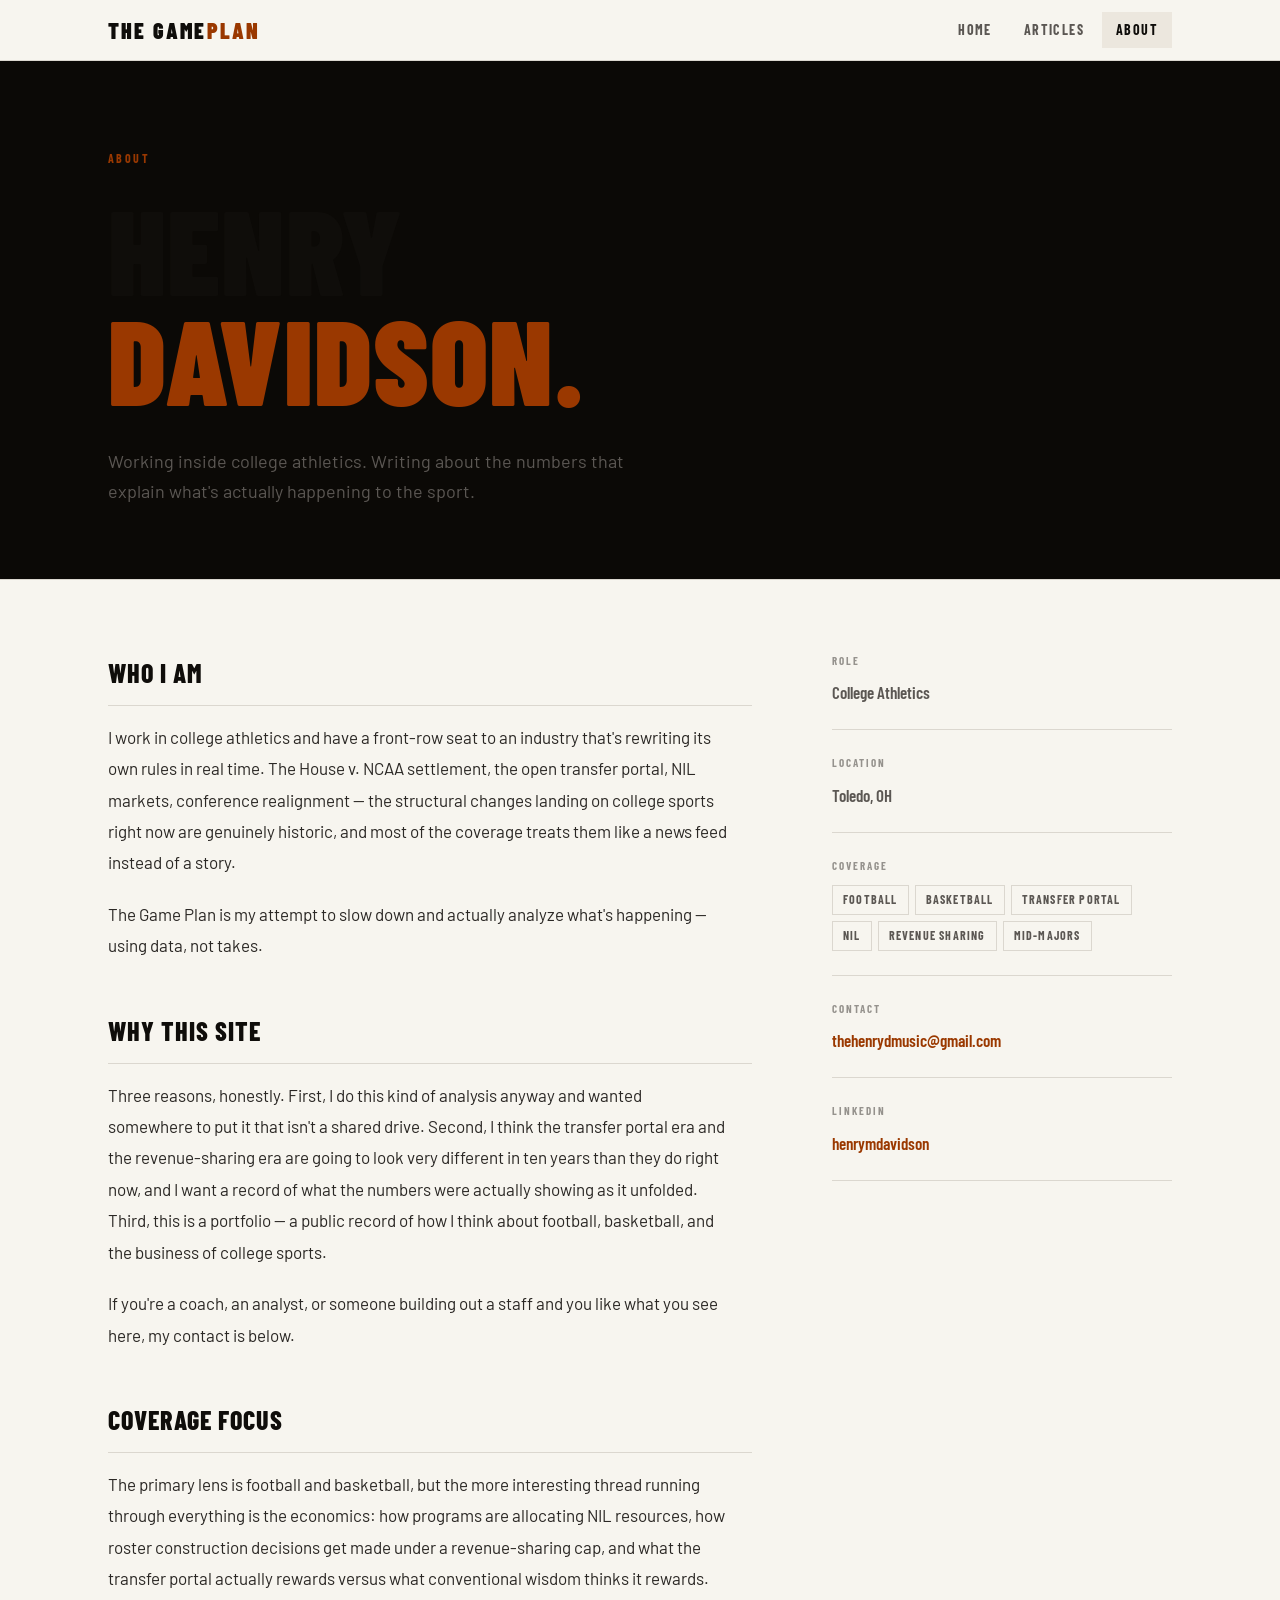
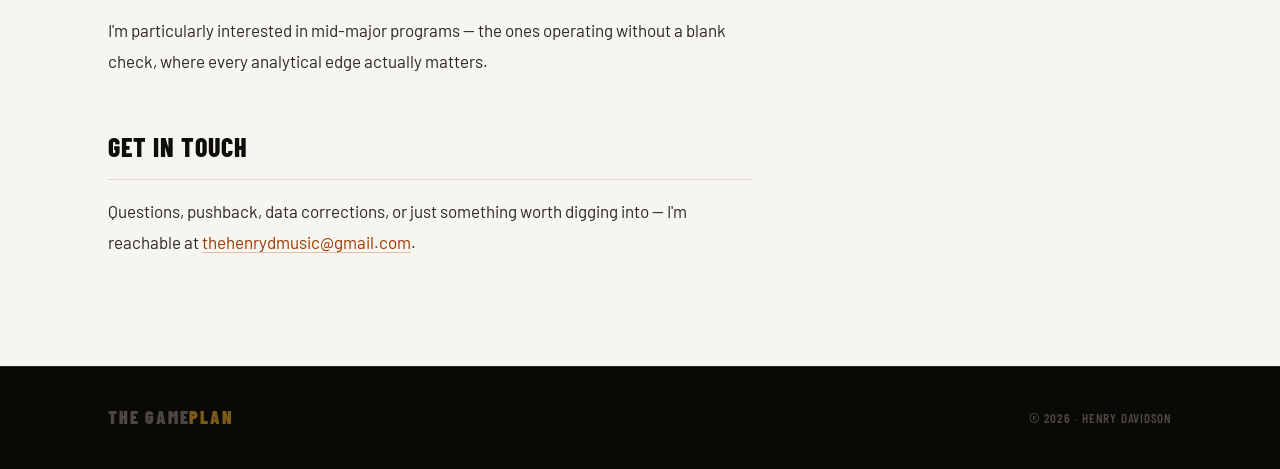
==== commit 7dcc0325: "Add About Me section to homepage with LinkedIn link" ====
--- a/about.html
+++ b/about.html
@@ -203,6 +203,12 @@
             <a href="mailto:thehenrydmusic@gmail.com" style="color: var(--accent);">thehenrydmusic@gmail.com</a>
           </p>
         </div>
+        <div class="sidebar-block">
+          <p class="sidebar-label">LinkedIn</p>
+          <p class="sidebar-value">
+            <a href="https://www.linkedin.com/in/henrymdavidson/" target="_blank" rel="noopener" style="color: var(--accent);">henrymdavidson</a>
+          </p>
+        </div>
       </aside>
 
     </div>
--- a/assets/style.css
+++ b/assets/style.css
@@ -1,26 +1,34 @@
-@import url('https://fonts.googleapis.com/css2?family=Barlow+Condensed:wght@600;700;800;900&family=Barlow:ital,wght@0,400;0,500;0,600;0,700;1,400;1,600&display=swap');
+@import url('https://fonts.googleapis.com/css2?family=Barlow+Condensed:wght@600;700;800;900&family=Barlow:ital,wght@0,400;0,500;0,600;0,700;1,400;1,600&family=Spectral:ital,wght@0,400;0,600;1,400;1,600&display=swap');
 
 /* ─── Design tokens ─────────────────────────────────────────── */
 :root {
-  /* Backgrounds: warm charcoal — readable without sacrificing the dark feel */
-  --bg:            oklch(19%  0.008 75);
-  --surface:       oklch(23%  0.009 75);
-  --surface-2:     oklch(27%  0.010 75);
+  /* Backgrounds: warm off-white — comfortable for long-form reading */
+  --bg:            oklch(97%  0.008 85);
+  --surface:       oklch(99%  0.003 85);
+  --surface-2:     oklch(93%  0.014 85);
 
   /* Borders */
-  --border:        oklch(32%  0.009 75);
-  --border-hi:     oklch(42%  0.009 75);
-
-  /* Amber accent — OKLCH, perceptually uniform */
-  --accent:        oklch(78%  0.15  80);
-  --accent-lo:     oklch(78%  0.15  80 / 0.12);
-  --accent-line:   oklch(78%  0.15  80 / 0.28);
+  --border:        oklch(88%  0.012 85);
+  --border-hi:     oklch(76%  0.014 85);
+
+  /* Amber accent — darkened for WCAG contrast on light backgrounds */
+  --accent:        oklch(47%  0.18  65);
+  --accent-lo:     oklch(47%  0.18  65 / 0.10);
+  --accent-line:   oklch(47%  0.18  65 / 0.28);
 
   /* Text scale */
-  --text:          oklch(95%  0.004 75);
-  --text-body:     oklch(83%  0.004 75);
-  --text-muted:    oklch(63%  0.005 75);
-  --text-dim:      oklch(45%  0.006 75);
+  --text:          oklch(16%  0.008 75);
+  --text-body:     oklch(28%  0.008 75);
+  --text-muted:    oklch(46%  0.008 75);
+  --text-dim:      oklch(66%  0.008 75);
+
+  /* Dark surface tokens — used by hero, footer, about hero */
+  --dark-bg:       oklch(14%  0.008 75);
+  --dark-surface:  oklch(19%  0.008 75);
+  --dark-border:   oklch(28%  0.008 75);
+  --dark-text:     oklch(95%  0.004 75);
+  --dark-muted:    oklch(62%  0.005 75);
+  --dark-accent:   oklch(78%  0.15  80);
 
   --max-w:  1120px;
 }
@@ -64,7 +72,7 @@
   position: sticky;
   top: 0;
   z-index: 100;
-  background: oklch(19% 0.008 75 / 0.94);
+  background: oklch(97% 0.008 85 / 0.96);
   backdrop-filter: blur(14px);
   -webkit-backdrop-filter: blur(14px);
   border-bottom: 1px solid var(--border);
@@ -205,10 +213,10 @@
 }
 .btn-primary {
   background: var(--accent);
-  color: oklch(19% 0.008 75);
+  color: oklch(97% 0.004 85);
 }
 .btn-primary:hover {
-  background: oklch(83% 0.14 80);
+  background: oklch(42% 0.18 65);
   transform: translateY(-1px);
 }
 .btn-ghost {
@@ -420,6 +428,36 @@
 }
 .about-body p:last-child { margin-bottom: 0; }
 
+.about-details {
+  margin-top: 28px;
+  border-top: 1px solid var(--border);
+}
+.about-detail {
+  display: grid;
+  grid-template-columns: 100px 1fr;
+  gap: 16px;
+  padding: 12px 0;
+  border-bottom: 1px solid var(--border);
+  align-items: baseline;
+}
+.about-detail-label {
+  font-family: 'Barlow Condensed', sans-serif;
+  font-size: 11px;
+  font-weight: 700;
+  letter-spacing: 0.14em;
+  text-transform: uppercase;
+  color: var(--text-dim);
+}
+.about-detail-value {
+  font-size: 15px;
+  color: var(--text-muted);
+}
+.about-detail-value a {
+  color: var(--accent);
+  transition: opacity 0.18s;
+}
+.about-detail-value a:hover { opacity: 0.75; }
+
 /* ─── Footer ─────────────────────────────────────────────────── */
 footer {
   border-top: 1px solid var(--border);
@@ -482,46 +520,51 @@
 }
 .article-meta .divider { margin: 0 12px; color: var(--text-dim); }
 
-/* Article body: reading-optimized */
+/* Article body: reading-optimized with Spectral serif */
 .article-body {
   max-width: 68ch;
-  padding: 60px 0 88px;
-}
-
+  padding: 64px 0 96px;
+  font-family: 'Spectral', Georgia, serif;
+  font-kerning: normal;
+}
+
+/* Lead paragraph — larger, sets the scene */
 .article-body > p:first-child {
-  font-size: 19px;
+  font-size: 1.2rem;
+  font-weight: 400;
   color: var(--text-body);
   line-height: 1.75;
-  margin-bottom: 28px;
+  margin-bottom: 1.75rem;
 }
 
 .article-body p {
-  font-size: 17px;
-  line-height: 1.85;
+  font-size: 1.075rem;
+  line-height: 1.88;
   color: var(--text-body);
-  margin-bottom: 24px;
-}
-
+  margin-bottom: 1.5rem;
+}
+
+/* Section headings: Barlow Condensed contrasts with Spectral body */
 .article-body h2 {
   font-family: 'Barlow Condensed', sans-serif;
   font-weight: 800;
-  font-size: 30px;
-  letter-spacing: 0.02em;
-  text-transform: uppercase;
-  color: var(--text);
-  margin: 56px 0 18px;
-  padding-bottom: 10px;
+  font-size: clamp(1.5rem, 3vw, 1.875rem);
+  letter-spacing: 0.03em;
+  text-transform: uppercase;
+  color: var(--text);
+  margin: 3.5rem 0 1rem;
+  padding-bottom: 0.6rem;
   border-bottom: 1px solid var(--border);
 }
 
 .article-body h3 {
   font-family: 'Barlow Condensed', sans-serif;
   font-weight: 700;
-  font-size: 22px;
-  letter-spacing: 0.03em;
-  text-transform: uppercase;
-  color: var(--text);
-  margin: 40px 0 12px;
+  font-size: clamp(1.2rem, 2.5vw, 1.375rem);
+  letter-spacing: 0.04em;
+  text-transform: uppercase;
+  color: var(--text);
+  margin: 2.5rem 0 0.75rem;
 }
 
 .article-body strong {
@@ -538,24 +581,25 @@
 
 .article-body ul,
 .article-body ol {
-  margin: 0 0 26px 0;
+  margin: 0 0 1.5rem 0;
   padding-left: 0;
   list-style: none;
   color: var(--text-body);
-  font-size: 17px;
+  font-size: 1.075rem;
   line-height: 1.8;
 }
 .article-body ul li,
 .article-body ol li {
-  padding-left: 22px;
+  padding-left: 1.5rem;
   position: relative;
-  margin-bottom: 10px;
+  margin-bottom: 0.6rem;
 }
 .article-body ul li::before {
   content: '—';
   position: absolute;
   left: 0;
   color: var(--text-dim);
+  font-family: 'Barlow Condensed', sans-serif;
 }
 .article-body ol { counter-reset: ol-counter; }
 .article-body ol li { counter-increment: ol-counter; }
@@ -566,47 +610,97 @@
   color: var(--accent);
   font-family: 'Barlow Condensed', sans-serif;
   font-weight: 700;
-  font-size: 13px;
+  font-size: 0.8rem;
   letter-spacing: 0.04em;
-  top: 3px;
-}
-
-/* Blockquote: top/bottom rules, no side stripe */
+  top: 4px;
+}
+
+/* Blockquote: Spectral italic shines here — top/bottom rules, no side stripe */
 .article-body blockquote {
-  margin: 40px 0;
-  padding: 28px 0;
+  margin: 2.5rem 0;
+  padding: 1.75rem 0;
   border-top: 1px solid var(--border);
   border-bottom: 1px solid var(--border);
 }
 .article-body blockquote p {
-  font-size: 20px;
+  font-family: 'Spectral', Georgia, serif;
+  font-size: 1.2rem;
+  font-weight: 400;
   font-style: italic;
   color: var(--text);
-  line-height: 1.55;
+  line-height: 1.6;
   margin: 0;
 }
 
 /* Stat callout: full border box, no side stripe */
 .stat-callout {
-  margin: 40px 0;
-  padding: 32px;
+  margin: 2.5rem 0;
+  padding: 2rem;
   background: var(--accent-lo);
   border: 1px solid var(--accent-line);
 }
 .stat-callout .stat-number {
   font-family: 'Barlow Condensed', sans-serif;
   font-weight: 900;
-  font-size: 64px;
+  font-size: clamp(3rem, 8vw, 4.5rem);
   color: var(--accent);
   line-height: 1;
   letter-spacing: 0.01em;
-  margin-bottom: 8px;
+  margin-bottom: 0.5rem;
+  font-variant-numeric: tabular-nums;
 }
 .stat-callout .stat-label {
-  font-size: 15px;
-  color: var(--text-muted);
-  line-height: 1.6;
+  font-family: 'Spectral', Georgia, serif;
+  font-size: 1rem;
+  color: var(--text-muted);
+  line-height: 1.65;
   max-width: 52ch;
+}
+
+/* Data tables */
+.article-body table {
+  width: 100%;
+  border-collapse: collapse;
+  margin: 2rem 0;
+  font-family: 'Barlow Condensed', sans-serif;
+  font-variant-numeric: tabular-nums;
+}
+.article-body thead th {
+  font-family: 'Barlow Condensed', sans-serif;
+  font-size: 0.7rem;
+  font-weight: 700;
+  letter-spacing: 0.14em;
+  text-transform: uppercase;
+  color: var(--text-dim);
+  text-align: left;
+  padding: 0.6rem 1rem;
+  border-bottom: 2px solid var(--border);
+}
+.article-body td {
+  font-size: 0.95rem;
+  padding: 0.7rem 1rem;
+  border-bottom: 1px solid var(--border);
+  color: var(--text-body);
+  vertical-align: middle;
+  font-variant-numeric: tabular-nums;
+}
+.article-body tbody tr:hover td { background: var(--surface-2); }
+.article-body th:not(:first-child),
+.article-body td:not(:first-child) { text-align: right; }
+.article-body tr.highlight td {
+  color: var(--accent);
+  font-weight: 700;
+  font-size: 1rem;
+  letter-spacing: 0.03em;
+}
+.table-caption {
+  font-family: 'Barlow Condensed', sans-serif;
+  font-size: 0.7rem;
+  font-weight: 700;
+  letter-spacing: 0.14em;
+  text-transform: uppercase;
+  color: var(--text-dim);
+  margin-bottom: 0.5rem;
 }
 
 /* Back link */
@@ -625,6 +719,38 @@
 }
 .back-link::before { content: '←'; font-size: 14px; }
 .back-link:hover { color: var(--accent); }
+
+/* ─── Dark sections (hero, footer, about hero) ───────────────── */
+.hero {
+  background: var(--dark-bg);
+  border-bottom-color: var(--dark-border);
+}
+.hero .hero-eyebrow { color: var(--dark-accent); }
+.hero .hero-headline { color: var(--dark-text); }
+.hero .hero-headline em { color: var(--dark-accent); }
+.hero .hero-sub { color: var(--dark-muted); }
+.hero .btn-primary { background: var(--dark-accent); color: var(--dark-bg); }
+.hero .btn-primary:hover { background: oklch(83% 0.14 80); }
+.hero .btn-ghost { color: var(--dark-muted); border-color: var(--dark-border); }
+.hero .btn-ghost:hover { color: var(--dark-text); border-color: oklch(50% 0.006 75); }
+
+footer {
+  background: var(--dark-bg);
+  border-top-color: var(--dark-border);
+}
+.footer-logo { color: oklch(40% 0.006 75); }
+.footer-logo em { color: var(--dark-accent); opacity: 0.5; }
+.footer-copy { color: oklch(40% 0.006 75); }
+
+/* About page hero inherits .hero dark treatment via the class */
+.about-page-hero {
+  background: var(--dark-bg);
+  border-bottom-color: var(--dark-border);
+}
+.about-page-hero .eyebrow { color: var(--dark-accent); }
+.about-name { color: var(--dark-text); }
+.about-name em { color: var(--dark-accent); }
+.about-tagline { color: var(--dark-muted); }
 
 /* ─── Animations ─────────────────────────────────────────────── */
 @keyframes fadeUp {
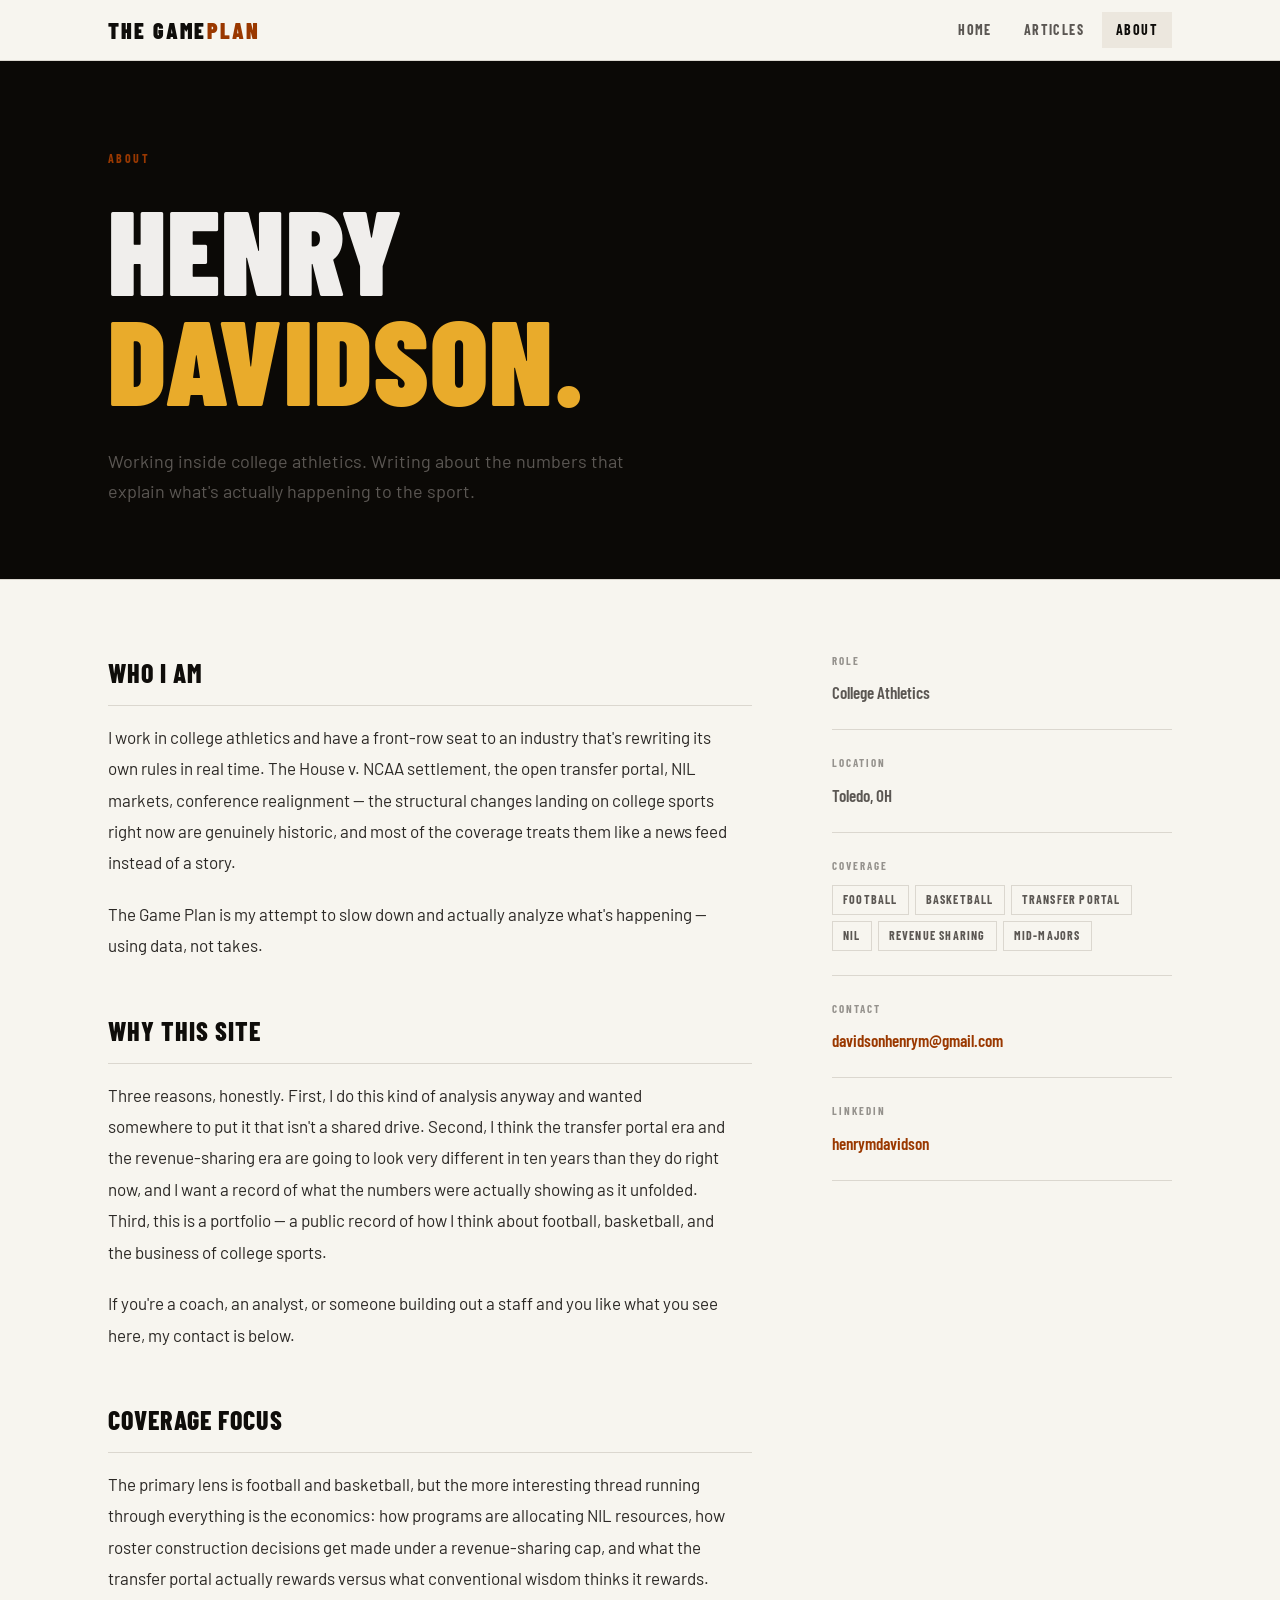
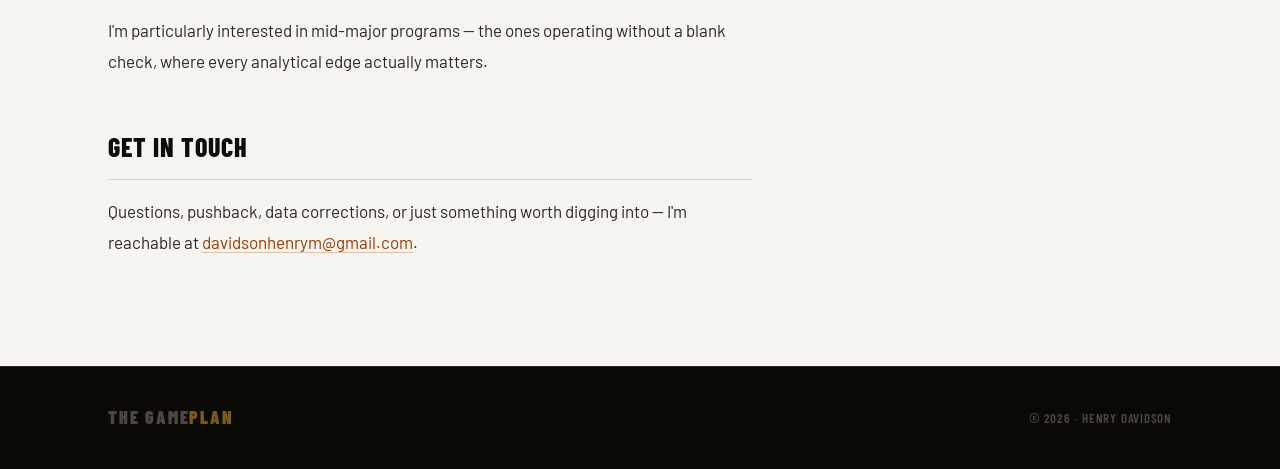
==== commit 8d110ce1: "Fix about hero name color, update contact email" ====
--- a/about.html
+++ b/about.html
@@ -28,12 +28,12 @@
       line-height: 0.92;
       letter-spacing: 0.01em;
       text-transform: uppercase;
-      color: var(--text);
+      color: var(--dark-text);
       margin-bottom: 32px;
     }
     .about-name em {
       font-style: normal;
-      color: var(--accent);
+      color: var(--dark-accent);
       display: block;
     }
     .about-tagline {
@@ -172,7 +172,7 @@
         <p>I'm particularly interested in mid-major programs — the ones operating without a blank check, where every analytical edge actually matters.</p>
 
         <h2>Get in touch</h2>
-        <p>Questions, pushback, data corrections, or just something worth digging into — I'm reachable at <a href="mailto:thehenrydmusic@gmail.com" style="color: var(--accent); border-bottom: 1px solid var(--accent-line);">thehenrydmusic@gmail.com</a>.</p>
+        <p>Questions, pushback, data corrections, or just something worth digging into — I'm reachable at <a href="mailto:davidsonhenrym@gmail.com" style="color: var(--accent); border-bottom: 1px solid var(--accent-line);">davidsonhenrym@gmail.com</a>.</p>
 
       </div>
 
@@ -200,7 +200,7 @@
         <div class="sidebar-block">
           <p class="sidebar-label">Contact</p>
           <p class="sidebar-value">
-            <a href="mailto:thehenrydmusic@gmail.com" style="color: var(--accent);">thehenrydmusic@gmail.com</a>
+            <a href="mailto:davidsonhenrym@gmail.com" style="color: var(--accent);">davidsonhenrym@gmail.com</a>
           </p>
         </div>
         <div class="sidebar-block">
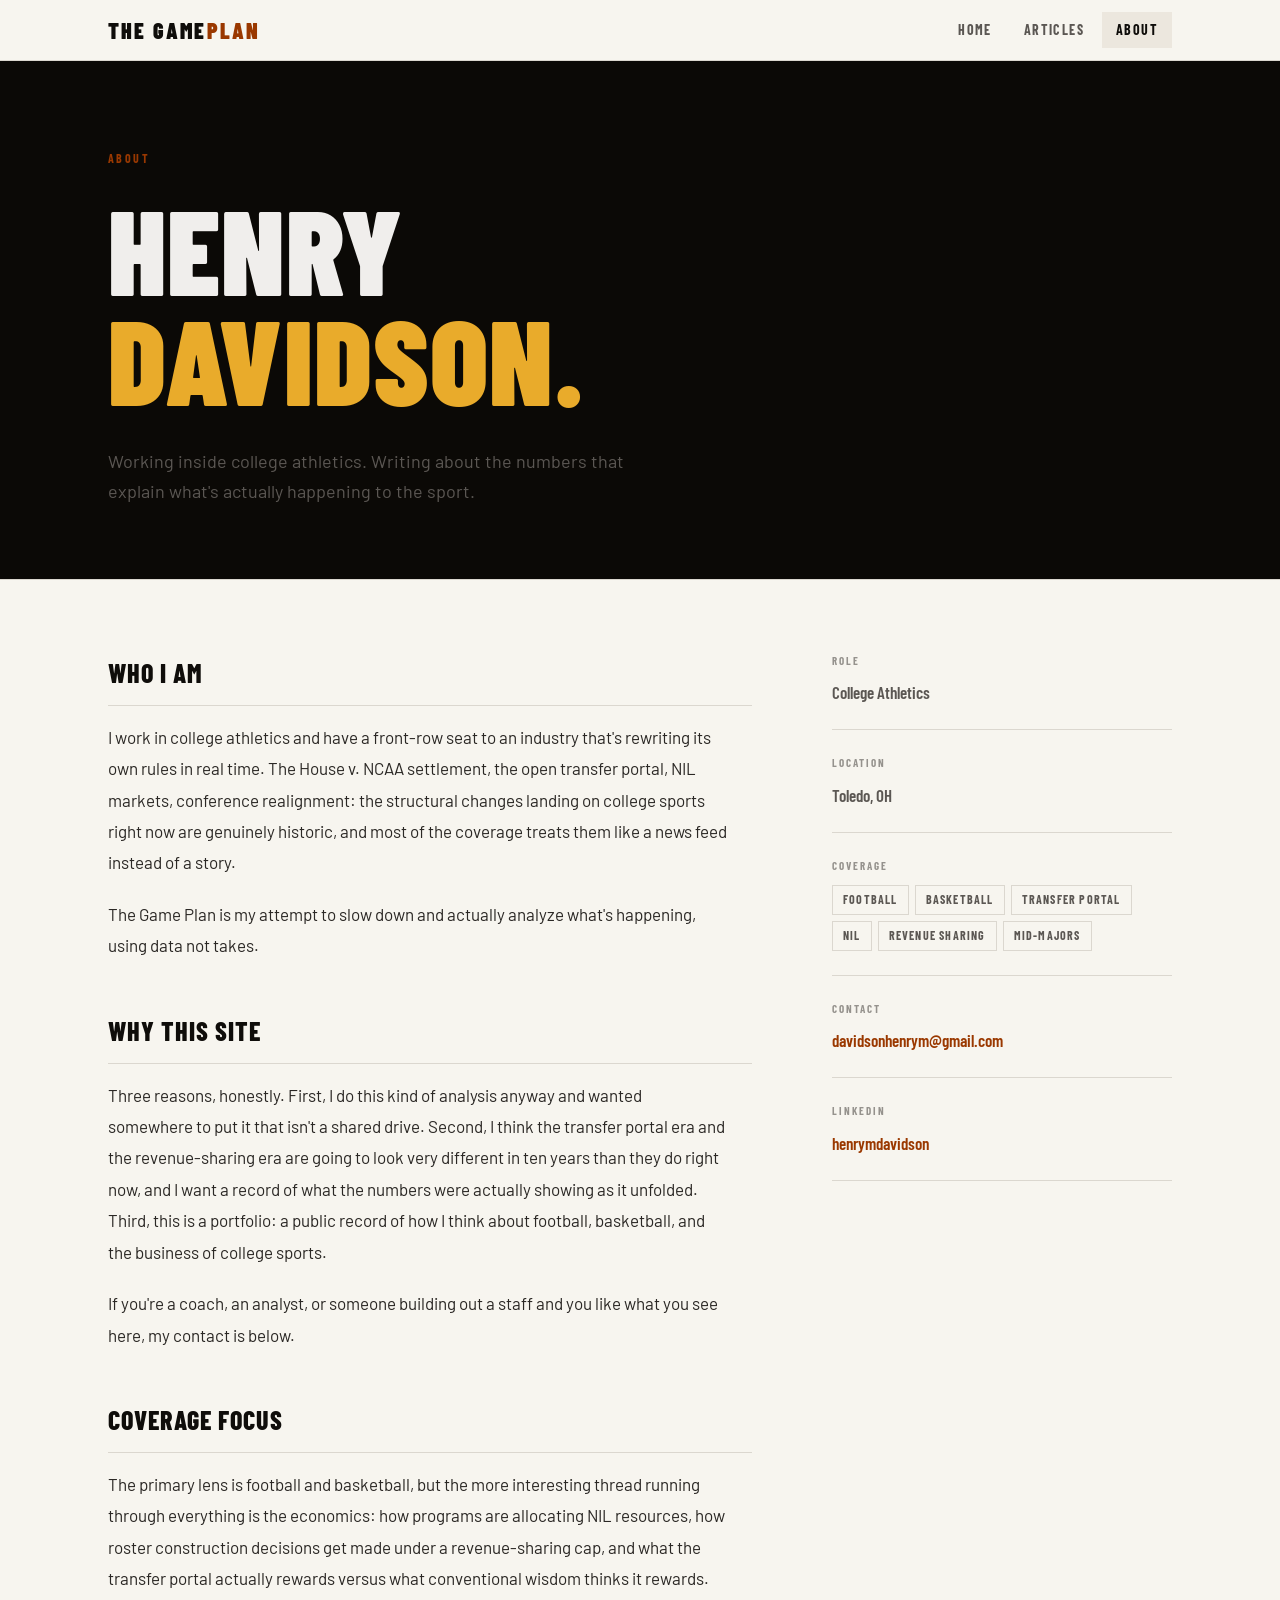
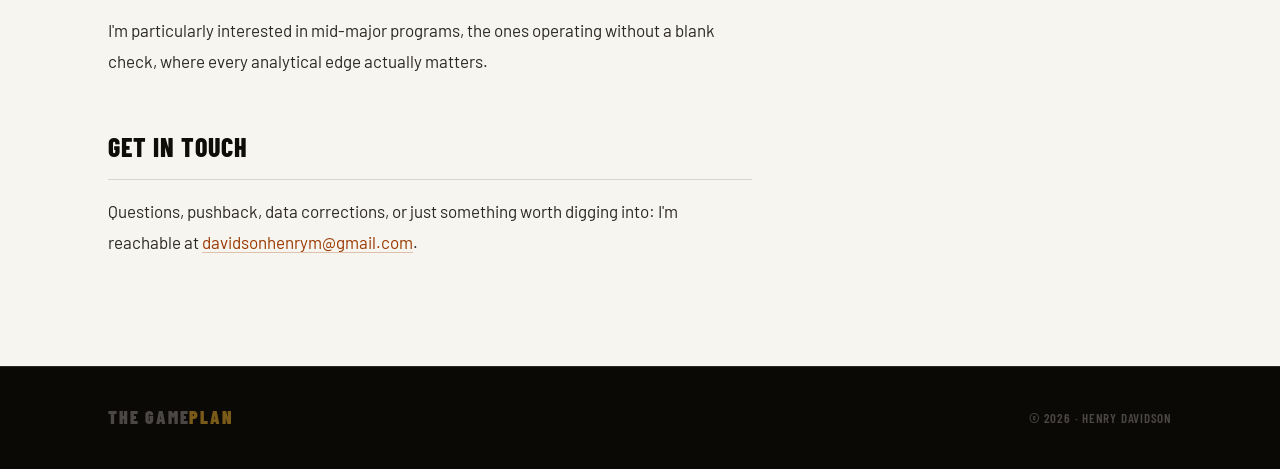
==== commit fa9075bc: "Remove em dashes across all site pages Replace em dashes with commas, colons, or pipes throughout in" ====
--- a/about.html
+++ b/about.html
@@ -3,8 +3,8 @@
 <head>
   <meta charset="UTF-8" />
   <meta name="viewport" content="width=device-width, initial-scale=1.0" />
-  <title>About — The Game Plan</title>
-  <meta name="description" content="Henry Davidson — sports analyst inside college athletics, writing about the NCAA's transformation through data." />
+  <title>About | The Game Plan</title>
+  <meta name="description" content="Henry Davidson, sports analyst inside college athletics, writing about the NCAA's transformation through data." />
   <link rel="stylesheet" href="assets/style.css" />
   <style>
     /* About-page specific styles */
@@ -160,19 +160,19 @@
       <div class="about-prose">
 
         <h2>Who I am</h2>
-        <p>I work in college athletics and have a front-row seat to an industry that's rewriting its own rules in real time. The House v. NCAA settlement, the open transfer portal, NIL markets, conference realignment — the structural changes landing on college sports right now are genuinely historic, and most of the coverage treats them like a news feed instead of a story.</p>
-        <p>The Game Plan is my attempt to slow down and actually analyze what's happening — using data, not takes.</p>
+        <p>I work in college athletics and have a front-row seat to an industry that's rewriting its own rules in real time. The House v. NCAA settlement, the open transfer portal, NIL markets, conference realignment: the structural changes landing on college sports right now are genuinely historic, and most of the coverage treats them like a news feed instead of a story.</p>
+        <p>The Game Plan is my attempt to slow down and actually analyze what's happening, using data not takes.</p>
 
         <h2>Why this site</h2>
-        <p>Three reasons, honestly. First, I do this kind of analysis anyway and wanted somewhere to put it that isn't a shared drive. Second, I think the transfer portal era and the revenue-sharing era are going to look very different in ten years than they do right now, and I want a record of what the numbers were actually showing as it unfolded. Third, this is a portfolio — a public record of how I think about football, basketball, and the business of college sports.</p>
+        <p>Three reasons, honestly. First, I do this kind of analysis anyway and wanted somewhere to put it that isn't a shared drive. Second, I think the transfer portal era and the revenue-sharing era are going to look very different in ten years than they do right now, and I want a record of what the numbers were actually showing as it unfolded. Third, this is a portfolio: a public record of how I think about football, basketball, and the business of college sports.</p>
         <p>If you're a coach, an analyst, or someone building out a staff and you like what you see here, my contact is below.</p>
 
         <h2>Coverage focus</h2>
         <p>The primary lens is football and basketball, but the more interesting thread running through everything is the economics: how programs are allocating NIL resources, how roster construction decisions get made under a revenue-sharing cap, and what the transfer portal actually rewards versus what conventional wisdom thinks it rewards.</p>
-        <p>I'm particularly interested in mid-major programs — the ones operating without a blank check, where every analytical edge actually matters.</p>
+        <p>I'm particularly interested in mid-major programs, the ones operating without a blank check, where every analytical edge actually matters.</p>
 
         <h2>Get in touch</h2>
-        <p>Questions, pushback, data corrections, or just something worth digging into — I'm reachable at <a href="mailto:davidsonhenrym@gmail.com" style="color: var(--accent); border-bottom: 1px solid var(--accent-line);">davidsonhenrym@gmail.com</a>.</p>
+        <p>Questions, pushback, data corrections, or just something worth digging into: I'm reachable at <a href="mailto:davidsonhenrym@gmail.com" style="color: var(--accent); border-bottom: 1px solid var(--accent-line);">davidsonhenrym@gmail.com</a>.</p>
 
       </div>
 
